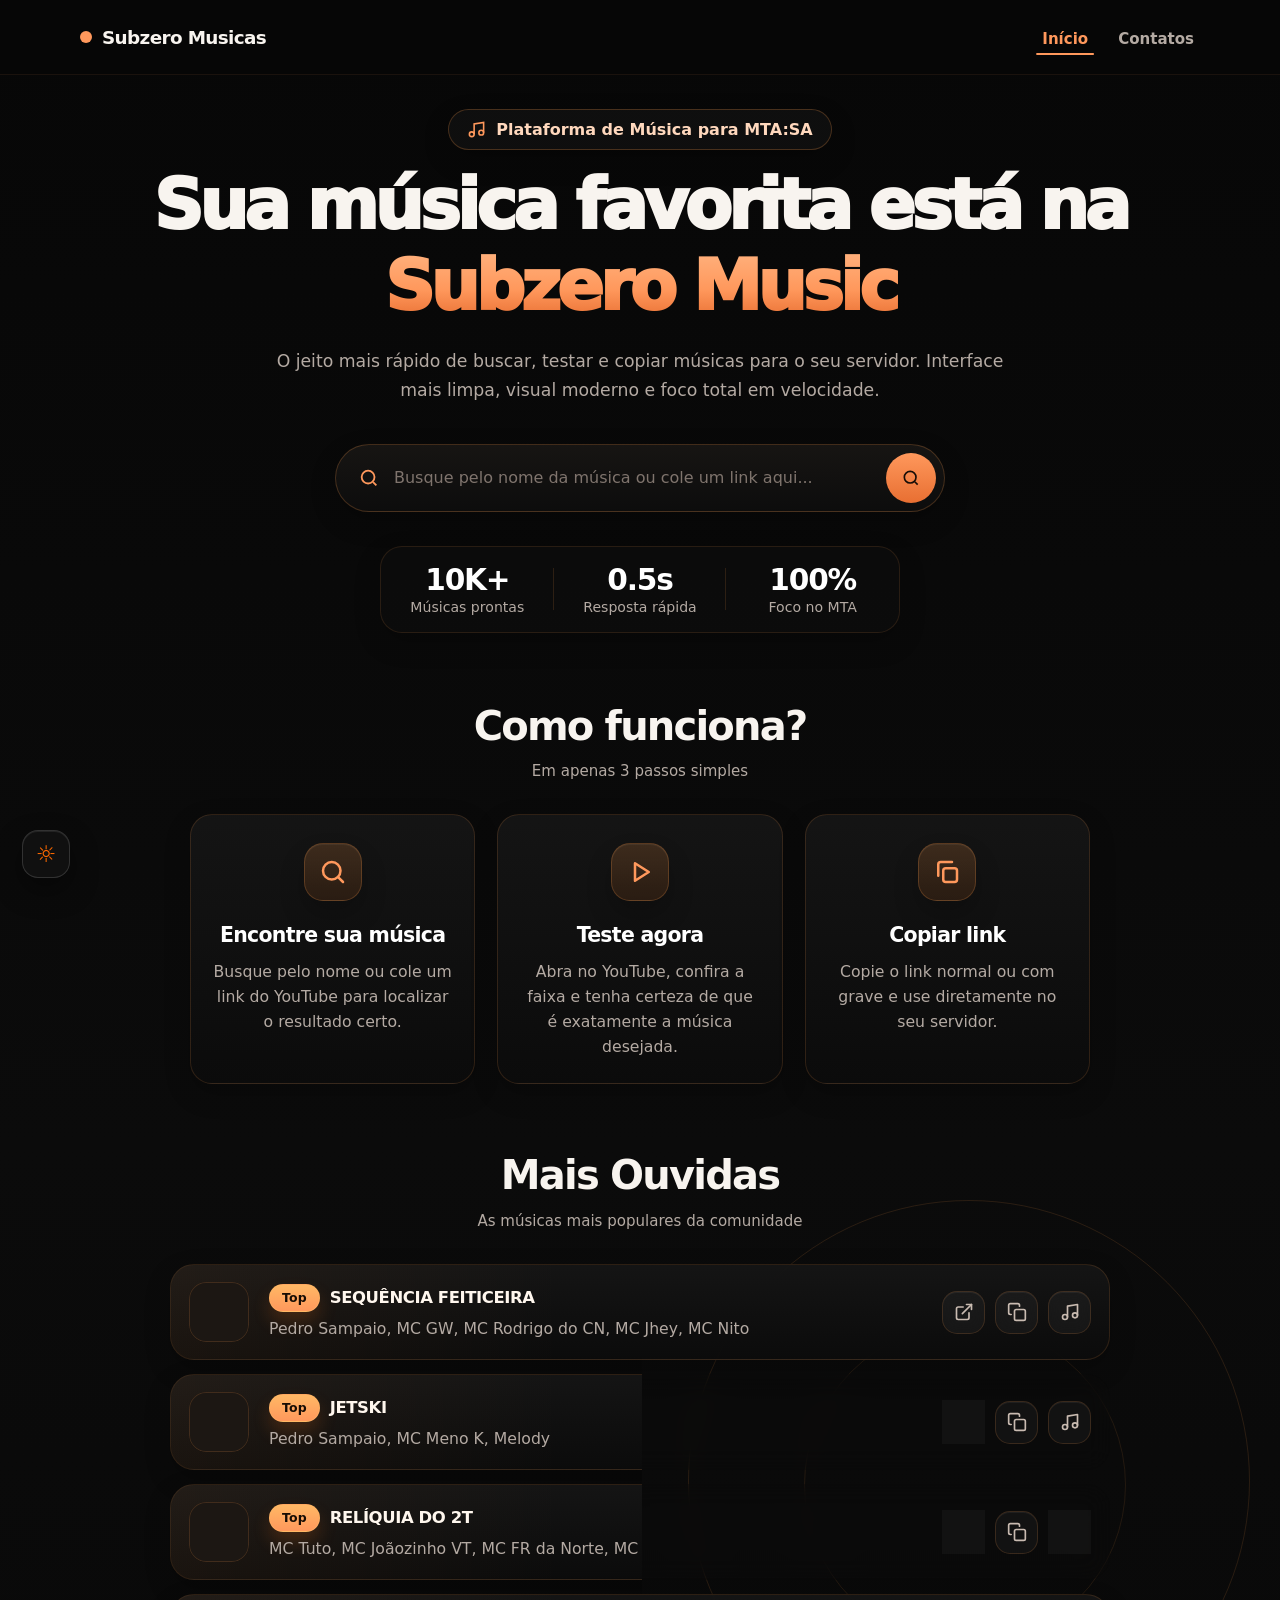
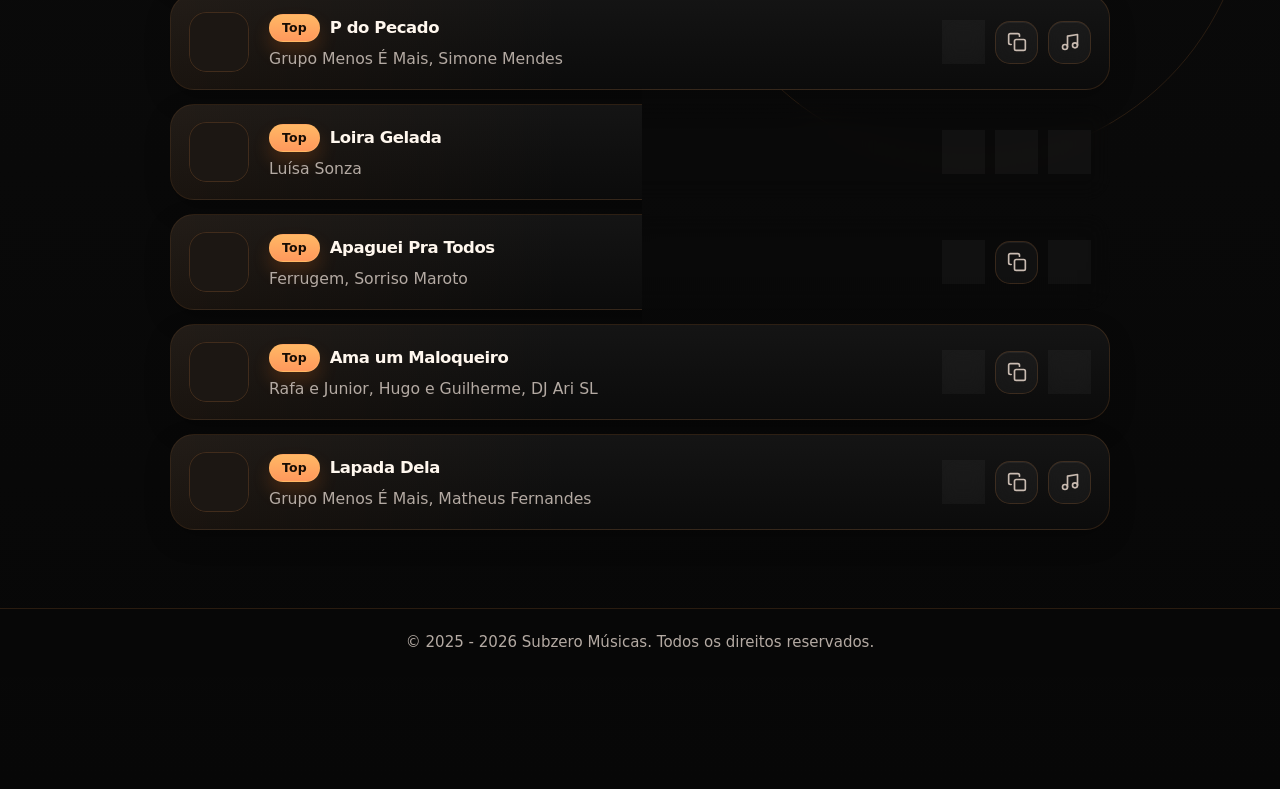
==== index.html @ 05d81fd8 "Update index.html" ====
<!DOCTYPE html>
<html lang="pt-BR">
<head>
  <meta charset="UTF-8" />
  <meta name="viewport" content="width=device-width, initial-scale=1.0" />
  <title>Subzero Music - Músicas para MTA:SA</title>

  <link rel="icon" href="https://imgur.com/oHpysQm.png" type="image/png">
  <link rel="stylesheet" href="css/main.css">
  <script src="js/app.js" defer></script>
</head>
<body>
  <div class="site-bg" aria-hidden="true">
    <span class="bg-orb orb-1"></span>
    <span class="bg-orb orb-2"></span>
    <span class="bg-orb orb-3"></span>
  </div>

  <header class="header">
    <div class="container header-inner">
      <a class="brand" href="#inicio" aria-label="Subzero Music">
        <span>Subzero Musicas</span>
      </a>

      <div class="header-actions">
        <nav class="nav" aria-label="Navegação principal">
          <a class="nav-link active" href="#inicio" data-page="home">Início</a>
          <a class="nav-link" href="#contatos" data-page="contacts">Contatos</a>
        </nav>
      </div>
    </div>
  </header>

  <!-- Botão de tema fora do header: flutuante no canto inferior esquerdo -->
  <button id="themeToggle" class="theme-toggle" type="button" data-action="toggle-theme" aria-label="Alternar tema claro ou escuro" title="Tema claro/escuro">
    <span id="themeToggleIcon">☾</span>
  </button>

  <main>
    <div id="homePage" class="page-view page-active">
    <section class="hero" id="inicio">
      <div class="container">
        <div class="hero-badge reveal is-visible">
          <svg viewBox="0 0 24 24" fill="none" stroke="currentColor" stroke-width="2">
            <path d="M9 18V5l12-2v13"></path>
            <circle cx="6" cy="18" r="3"></circle>
            <circle cx="18" cy="16" r="3"></circle>
          </svg>
          <span>Plataforma de Música para MTA:SA</span>
        </div>

        <h1 class="reveal is-visible">Sua música favorita está na <span>Subzero Music</span></h1>
        <p class="reveal is-visible">
          O jeito mais rápido de buscar, testar e copiar músicas para o seu servidor.
          Interface mais limpa, visual moderno e foco total em velocidade.
        </p>

        <div class="search-wrap reveal is-visible">
          <div class="search-box">
            <svg class="search-icon" viewBox="0 0 24 24" fill="none" stroke="currentColor" stroke-width="2">
              <circle cx="11" cy="11" r="7"></circle>
              <path d="m20 20-3.5-3.5"></path>
            </svg>
            <input id="query" class="search-input" placeholder="Busque pelo nome da música ou cole um link aqui..." />
            <button class="search-submit" data-action="search" aria-label="Pesquisar">
              <svg viewBox="0 0 24 24" fill="none" stroke="currentColor" stroke-width="2" width="22" height="22">
                <circle cx="11" cy="11" r="7"></circle>
                <path d="m20 20-3.5-3.5"></path>
              </svg>
            </button>
          </div>
        </div>

        <div class="hero-stats reveal is-visible">
          <div class="hero-stat">
            <strong>10K+</strong>
            <span>Músicas prontas</span>
          </div>
          <div class="hero-stat">
            <strong>0.5s</strong>
            <span>Resposta rápida</span>
          </div>
          <div class="hero-stat">
            <strong>100%</strong>
            <span>Foco no MTA</span>
          </div>
        </div>
      </div>
    
</section>

    <section class="how-it-works" id="como-funciona">
      <div class="container">
        <div class="section-head reveal">
          <h2>Como funciona?</h2>
          <p>Em apenas 3 passos simples</p>
        </div>

        <div class="steps-grid">
          <article class="step-card reveal">
            <div class="step-icon">
              <svg viewBox="0 0 24 24" stroke-width="2">
                <circle cx="11" cy="11" r="7"></circle>
                <path d="m20 20-3.5-3.5"></path>
              </svg>
            </div>
            <h3>Encontre sua música</h3>
            <p>Busque pelo nome ou cole um link do YouTube para localizar o resultado certo.</p>
          </article>

          <article class="step-card reveal">
            <div class="step-icon">
              <svg viewBox="0 0 24 24" stroke-width="2">
                <path d="m8 5 11 7-11 7z"></path>
              </svg>
            </div>
            <h3>Teste agora</h3>
            <p>Abra no YouTube, confira a faixa e tenha certeza de que é exatamente a música desejada.</p>
          </article>

          <article class="step-card reveal">
            <div class="step-icon">
              <svg viewBox="0 0 24 24" stroke-width="2">
                <rect x="9" y="9" width="11" height="11" rx="2"></rect>
                <path d="M5 15V6a2 2 0 0 1 2-2h9"></path>
              </svg>
            </div>
            <h3>Copiar link</h3>
            <p>Copie o link normal ou com grave e use diretamente no seu servidor.</p>
          </article>
        </div>
      </div>
    </section>

    <section class="music-section" id="musicas">
      <div class="container">
        <div id="maisOuvidasHead" class="section-head reveal">
          <h2 id="sectionTitle">Mais Ouvidas</h2>
          <p id="sectionSubtitle">As músicas mais populares da comunidade</p>
        </div>

        <div id="resultsFeedback" class="results-feedback" aria-live="polite">
          <div class="feedback-inner">
            <h2 id="feedbackTitle" class="feedback-title">Buscando<span>...</span></h2>
            <div class="feedback-spinner" aria-hidden="true"></div>
            <div id="feedbackText" class="feedback-text">Buscando músicas...</div>
          </div>
        </div>

        <div id="lista" class="music-list"></div>
        <div id="emptyState" class="empty hidden">Nenhuma música encontrada.</div>
      </div>
    </section>

    </div>

    <section id="contactPage" class="contacts-page page-view" aria-labelledby="contactsTitle">
      <div class="container">
        <div class="contacts-hero reveal is-visible">
          <div class="hero-badge">
            <svg viewBox="0 0 24 24" fill="none" stroke="currentColor" stroke-width="2"><path d="M21 15a4 4 0 0 1-4 4H8l-5 3V7a4 4 0 0 1 4-4h10a4 4 0 0 1 4 4z"></path></svg>
            <span>Central de Contatos</span>
          </div>
          <h1 id="contactsTitle">Fale com a gente</h1>
          <p>Pix e canais oficiais em uma área separada das músicas, limpa e organizada.</p>
        </div>


        <div class="contacts-pix-block">
          <div class="section-mini-head">
            <span>Pix</span>
            <h2>Apoie o projeto</h2>
            <p>Apoie a Subzero Music e ajude o projeto a continuar evoluindo.</p>
          </div>
        <div class="pix-panel">
          <div class="pix-info">
            <span class="pix-label">Chave Pix</span>
            <strong id="pixKeyText">carregando...</strong>
            <small id="pixOwnerText">Subzero Music</small>
          </div>
          <button class="pix-copy" data-action="copy-pix">
            <svg viewBox="0 0 24 24" fill="none" stroke="currentColor" stroke-width="2"><rect x="9" y="9" width="13" height="13" rx="2"></rect><path d="M5 15H4a2 2 0 0 1-2-2V4a2 2 0 0 1 2-2h9a2 2 0 0 1 2 2v1"></path></svg>
            Copiar chave
          </button>
        </div>

        <div class="support-info">
          <div class="info-box">
            <h3>Apoie o Projeto</h3>
            <p>
              Para ajudar no crescimento do projeto e manter atualizações constantes,
              pedimos uma ajuda financeira. Toda contribuição será utilizada para melhorias,
              novos sistemas e uma experiência cada vez melhor para todos.
            </p>
          </div>

          <div class="info-box">
            <h3>Contribuição</h3>
            <p>
              Seu apoio faz toda a diferença! Com a sua ajuda conseguimos manter o projeto ativo,
              trazer novidades e evoluir cada vez mais a plataforma.
            </p>
          </div>

          <div class="info-box">
            <h3>Suporte</h3>
            <p>
              Para qualquer dúvida ou suporte, entre em contato através de qualquer um dos links abaixo.
            </p>
          </div>
        </div>

        <div class="contacts-grid">
          <a class="contact-card" href="https://discord.gg/" target="_blank" rel="noopener">
            <div class="contact-icon"><svg viewBox="0 0 24 24" fill="none" stroke="currentColor" stroke-width="2"><path d="M8 12h.01M16 12h.01"></path><path d="M7.5 17.5c3 1 6 1 9 0"></path><path d="M6.5 6.5C8.8 5.6 10.8 5.2 12 5.2s3.2.4 5.5 1.3c1.2 2.2 1.8 5.4 1.6 9.5-1.6 1.2-3.2 2-4.8 2.4l-.8-1.6"></path><path d="M10.5 16.8l-.8 1.6c-1.6-.4-3.2-1.2-4.8-2.4-.2-4.1.4-7.3 1.6-9.5"></path></svg></div>
            <div class="contact-content"><h3>Discord</h3><p>Entre no servidor oficial, abra ticket e fale com a comunidade.</p><span>Entrar <strong>→</strong></span></div>
          </a>
          <a class="contact-card" href="https://www.instagram.com/" target="_blank" rel="noopener">
            <div class="contact-icon"><svg viewBox="0 0 24 24" fill="none" stroke="currentColor" stroke-width="2"><rect x="3" y="3" width="18" height="18" rx="5"></rect><circle cx="12" cy="12" r="4"></circle><circle cx="17.5" cy="6.5" r=".8"></circle></svg></div>
            <div class="contact-content"><h3>Instagram</h3><p>Veja posts, novidades, eventos e avisos importantes.</p><span>Seguir <strong>→</strong></span></div>
          </a>
          <a class="contact-card" href="https://www.tiktok.com/" target="_blank" rel="noopener">
            <div class="contact-icon"><svg viewBox="0 0 24 24" fill="currentColor"><path d="M17.6 6.25a6.2 6.2 0 0 0 3.65 1.17v3.55a9.76 9.76 0 0 1-3.64-.7v5.35a6.03 6.03 0 1 1-6.03-6.03c.43 0 .85.05 1.25.13v3.7a2.47 2.47 0 1 0 1.18 2.1V2.75h3.6c.08.76.33 2.2 1.99 3.5Z"></path></svg></div>
            <div class="contact-content"><h3>TikTok</h3><p>Acompanhe vídeos, trends e os melhores momentos da comunidade.</p><span>Seguir <strong>→</strong></span></div>
          </a>
          <a class="contact-card" href="https://www.youtube.com/" target="_blank" rel="noopener">
            <div class="contact-icon"><svg viewBox="0 0 24 24" fill="none" stroke="currentColor" stroke-width="2"><path d="M22 12s0-4-1-5c-.6-.7-1.3-.8-2-.9C16.2 5.8 12 5.8 12 5.8s-4.2 0-7 .3c-.7.1-1.4.2-2 .9-1 1-1 5-1 5s0 4 1 5c.6.7 1.3.8 2 .9 2.8.3 7 .3 7 .3s4.2 0 7-.3c.7-.1 1.4-.2 2-.9 1-1 1-5 1-5z"></path><path d="m10 9 5 3-5 3z"></path></svg></div>
            <div class="contact-content"><h3>YouTube</h3><p>Tutoriais, demonstrações e conteúdos da Subzero Music.</p><span>Inscrever-se <strong>→</strong></span></div>
          </a>
        </div>

        <div class="contacts-note"><strong>Suporte:</strong> qualquer dúvida, chame em qualquer um dos links acima.</div>
      </div>
    </section>


  </main>

  <footer class="site-footer">
    <p>© 2025 - 2026 Subzero Músicas. Todos os direitos reservados.</p>
  </footer>



  <div id="musicPlayer" class="music-player" aria-live="polite">
    <div class="player-shell">
      <button class="player-cover-btn" data-action="toggle-player" aria-label="Tocar ou pausar música">
        <img id="playerCover" src="https://via.placeholder.com/72x72/14100d/ff8a1f?text=%E2%99%AA" alt="Capa da música atual">
        <span id="playerPlayIcon" class="player-play-icon">▶</span>
      </button>

      <div class="player-main">
        <div class="player-text">
          <strong id="playerTitle">Nenhuma música tocando</strong>
          <span id="playerArtist">Clique na capa de uma música para tocar no site</span>
        </div>
        <div class="player-progress-wrap">
          <span id="playerCurrent">0:00</span>
          <input id="playerProgress" class="player-progress" type="range" min="0" max="100" value="0" step="0.1" aria-label="Progresso da música">
          <span id="playerDuration">0:00</span>
        </div>
      </div>

      <div class="player-actions">
        <label class="player-volume" title="Volume">
          <span>Vol</span>
          <input id="playerVolume" type="range" min="0" max="1" value="0.75" step="0.01" aria-label="Volume da música">
        </label>
        <button class="player-btn" data-action="stop-player" title="Parar música" aria-label="Parar música">■</button>
        <button class="player-btn player-btn-primary" data-action="toggle-player" title="Play/Pause" aria-label="Play/Pause">
          <span id="playerMainIcon">▶</span>
        </button>
      </div>
    </div>
    <audio id="siteAudio" preload="none"></audio>
  </div>

  <div id="toastWrap" class="toast-wrap"></div>
</body>
</html>
---- css/main.css ----
@import url('./base/variables.css');
@import url('./base/reset.css');
@import url('./layout/background.css');
@import url('./layout/header.css');
@import url('./pages/hero.css');
@import url('./components/sections.css');
@import url('./components/music-card.css');
@import url('./components/feedback.css');
@import url('./components/toast.css');
@import url('./components/support.css');
@import url('./layout/footer.css');
@import url('./base/scrollbar.css');
@import url('./base/animations.css');
@import url('./base/responsive.css');


/* === Ajustes finais: fundo limpo, laranja suave e menos brilho === */
:root {
  --orange: #ff985c;
  --orange-strong: #e86f32;
  --orange-soft: rgba(255, 152, 92, 0.075);
  --orange-glow: rgba(255, 152, 92, 0.08);
  --line: rgba(255, 152, 92, 0.08);
  --line-strong: rgba(255, 152, 92, 0.16);
  --shadow: 0 18px 42px rgba(0, 0, 0, 0.30);
  --shadow-soft: 0 10px 24px rgba(0, 0, 0, 0.20);
}

html { scroll-padding-top: 82px; }

body {
  background: linear-gradient(180deg, #070707 0%, #0b0b0b 48%, #070707 100%) !important;
}

body::before,
body::after,
.site-bg {
  display: none !important;
}

.header {
  box-shadow: none !important;
  border-bottom-color: rgba(255, 152, 92, .08) !important;
}

.brand::before {
  box-shadow: none !important;
  background: var(--orange) !important;
}

.nav a::after {
  box-shadow: none !important;
  background: var(--orange) !important;
}

.hero {
  padding-top: 34px !important;
}

.hero h1 span {
  text-shadow: none !important;
  background: linear-gradient(180deg, #ffb17d 0%, var(--orange) 55%, var(--orange-strong) 100%) !important;
  -webkit-background-clip: text !important;
  background-clip: text !important;
}

.hero-badge,
.search-box,
.hero-stats,
.step-card,
.music-card,
.feedback-inner,
.pix-panel,
.contact-card,
.contacts-note,
.info-box {
  box-shadow: 0 10px 26px rgba(0, 0, 0, .22) !important;
}

.search-submit {
  animation: none !important;
  box-shadow: none !important;
}

.search-submit:hover {
  box-shadow: none !important;
}

.step-card:hover,
.music-card:hover,
.contact-card:hover {
  box-shadow: 0 14px 32px rgba(0,0,0,.30) !important;
}

.contacts-page {
  padding-top: 38px !important;
}

.contacts-hero {
  margin-bottom: 26px !important;
}

.contacts-hero h1::after {
  box-shadow: none !important;
  opacity: .85;
}

.contacts-pix-block {
  margin-bottom: 24px !important;
}

.support-info {
  max-width: 900px;
  margin: 20px auto 28px;
  display: grid;
  grid-template-columns: repeat(3, minmax(0, 1fr));
  gap: 16px;
}

.info-box {
  background: rgba(16, 16, 16, .82);
  border: 1px solid rgba(255, 152, 92, .10);
  border-radius: 20px;
  padding: 20px;
}

.info-box h3 {
  margin: 0 0 8px;
  color: var(--orange);
  letter-spacing: -.02em;
}

.info-box p {
  margin: 0;
  color: var(--muted);
  line-height: 1.6;
  font-size: .94rem;
}

.contacts-note {
  background: rgba(255, 152, 92, .05) !important;
  border-color: rgba(255, 152, 92, .10) !important;
}

@media (max-width: 820px) {
  .support-info {
    grid-template-columns: 1fr;
  }

  .hero {
    padding-top: 28px !important;
  }
}


/* === Player interno do site === */
body { padding-bottom: 112px; }

.music-cover-btn {
  width: 60px;
  height: 60px;
  border: 0;
  padding: 0;
  border-radius: 17px;
  background: transparent;
  position: relative;
  z-index: 1;
  cursor: pointer;
  overflow: hidden;
  flex: 0 0 auto;
}
.music-cover-btn .music-cover { display: block; transition: transform .2s ease, filter .2s ease; }
.music-cover-play {
  position: absolute;
  inset: 0;
  display: grid;
  place-items: center;
  color: #fff6ef;
  background: rgba(0, 0, 0, .42);
  opacity: 0;
  transition: opacity .18s ease;
}
.music-cover-play svg { width: 24px; height: 24px; }
.music-cover-btn:hover .music-cover { transform: scale(1.05); filter: brightness(.75); }
.music-cover-btn:hover .music-cover-play { opacity: 1; }

.music-player {
  position: fixed;
  left: 50%;
  bottom: 18px;
  width: min(980px, calc(100% - 28px));
  transform: translateX(-50%) translateY(18px);
  z-index: 80;
  opacity: 0;
  pointer-events: none;
  transition: opacity .22s ease, transform .22s ease;
}
.music-player.player-visible { opacity: 1; pointer-events: auto; transform: translateX(-50%) translateY(0); }
.player-shell {
  display: grid;
  grid-template-columns: 64px 1fr auto;
  align-items: center;
  gap: 16px;
  padding: 12px 14px;
  border-radius: 24px;
  background: rgba(12, 12, 12, .94);
  border: 1px solid rgba(255, 152, 92, .14);
  box-shadow: 0 16px 38px rgba(0,0,0,.42);
  backdrop-filter: blur(16px);
  -webkit-backdrop-filter: blur(16px);
}
.player-cover-btn {
  width: 58px;
  height: 58px;
  border: 0;
  border-radius: 18px;
  padding: 0;
  cursor: pointer;
  overflow: hidden;
  position: relative;
  background: #14100d;
}
.player-cover-btn img { width: 100%; height: 100%; object-fit: cover; display: block; }
.player-play-icon {
  position: absolute;
  inset: 0;
  display: grid;
  place-items: center;
  background: rgba(0,0,0,.38);
  color: #fff6ef;
  font-size: 1rem;
  font-weight: 900;
}
.player-main { min-width: 0; display: grid; gap: 8px; }
.player-text { min-width: 0; display: grid; gap: 2px; }
.player-text strong { color: #fff7ef; font-size: .98rem; white-space: nowrap; overflow: hidden; text-overflow: ellipsis; }
.player-text span { color: var(--muted); font-size: .86rem; white-space: nowrap; overflow: hidden; text-overflow: ellipsis; }
.player-progress-wrap {
  display: grid;
  grid-template-columns: 42px 1fr 42px;
  align-items: center;
  gap: 10px;
  color: #9f938c;
  font-size: .78rem;
}
.player-progress { width: 100%; height: 5px; accent-color: var(--orange); cursor: pointer; }
.player-actions { display: flex; align-items: center; gap: 10px; }
.player-btn {
  width: 42px;
  height: 42px;
  border-radius: 15px;
  border: 1px solid rgba(255, 152, 92, .14);
  background: rgba(255,255,255,.04);
  color: #d8cbc2;
  cursor: pointer;
  transition: .18s ease;
}
.player-btn:hover { color: var(--orange); border-color: rgba(255, 152, 92, .28); background: rgba(255, 152, 92, .07); }
.player-btn-primary { color: #130b06; background: var(--orange); border-color: transparent; font-weight: 900; }
.player-btn-primary:hover { color: #130b06; background: #ffad79; }

@media (max-width: 720px) {
  body { padding-bottom: 142px; }
  .player-shell { grid-template-columns: 54px 1fr; gap: 12px; border-radius: 20px; }
  .player-cover-btn { width: 52px; height: 52px; }
  .player-actions { grid-column: 1 / -1; justify-content: center; }
  .player-progress-wrap { grid-template-columns: 36px 1fr 36px; }
}

/* === Upgrade leve: hover play, volume e tema claro/escuro === */
.header-actions {
  display: flex;
  align-items: center;
  gap: 14px;
}

.theme-toggle {
  width: 38px;
  height: 38px;
  border-radius: 14px;
  border: 1px solid rgba(255, 152, 92, .12);
  background: rgba(255, 255, 255, .035);
  color: var(--text);
  cursor: pointer;
  font-weight: 900;
  transition: background .16s ease, border-color .16s ease, transform .16s ease;
}

.theme-toggle:hover {
  transform: translateY(-1px);
  border-color: rgba(255, 152, 92, .25);
  background: rgba(255, 152, 92, .08);
}

.music-cover-play {
  background: rgba(0, 0, 0, .34) !important;
}

.youtube-play {
  width: 34px;
  height: 24px;
  border-radius: 8px;
  background: rgba(255, 40, 40, .92);
  display: grid;
  place-items: center;
  box-shadow: none;
  transform: scale(.92);
  transition: transform .14s ease, opacity .14s ease;
}

.youtube-play svg {
  width: 15px !important;
  height: 15px !important;
  margin-left: 1px;
}

.music-cover-btn:hover .youtube-play {
  transform: scale(1);
}

.player-volume {
  display: flex;
  align-items: center;
  gap: 8px;
  color: var(--muted);
  font-size: .78rem;
  font-weight: 800;
  padding: 0 6px;
}

.player-volume input {
  width: 96px;
  height: 5px;
  accent-color: var(--orange);
  cursor: pointer;
}

/* animações mais simples e leves */
.reveal,
.music-card,
.step-card,
.contact-card,
.info-box {
  will-change: auto !important;
}

.music-cover-btn .music-cover,
.music-cover-play,
.player-btn,
.theme-toggle,
.nav a::after {
  transition-duration: .14s !important;
}

/* Tema claro opcional */
html[data-theme="light"] {
  --bg: #f4f1ed;
  --bg-2: #ffffff;
  --surface: rgba(255, 255, 255, .92);
  --surface-2: rgba(248, 245, 241, .94);
  --card: rgba(255, 255, 255, .92);
  --card-hover: rgba(255, 255, 255, .98);
  --text: #15110e;
  --muted: #655b54;
  --muted-2: #8a7e75;
  --line: rgba(196, 102, 45, .12);
  --line-strong: rgba(196, 102, 45, .22);
  --shadow: 0 18px 34px rgba(62, 45, 35, .12);
  --shadow-soft: 0 10px 20px rgba(62, 45, 35, .10);
}

html[data-theme="light"] body {
  background: linear-gradient(180deg, #f4f1ed 0%, #fffaf5 48%, #f3eee8 100%) !important;
  color: var(--text);
}

html[data-theme="light"] .header,
html[data-theme="light"] .player-shell {
  background: rgba(255, 255, 255, .88) !important;
  border-color: rgba(196, 102, 45, .14) !important;
}

html[data-theme="light"] .music-card,
html[data-theme="light"] .step-card,
html[data-theme="light"] .search-box,
html[data-theme="light"] .hero-stats,
html[data-theme="light"] .pix-panel,
html[data-theme="light"] .contact-card,
html[data-theme="light"] .info-box,
html[data-theme="light"] .feedback-inner {
  background: rgba(255,255,255,.82) !important;
  border-color: rgba(196, 102, 45, .12) !important;
  box-shadow: var(--shadow-soft) !important;
}

html[data-theme="light"] .player-text strong,
html[data-theme="light"] .brand,
html[data-theme="light"] .music-title {
  color: var(--text) !important;
}

html[data-theme="light"] .search-input {
  color: var(--text) !important;
}

@media (max-width: 720px) {
  .header-actions { gap: 8px; }
  .theme-toggle { width: 36px; height: 36px; border-radius: 12px; }
  .player-volume { width: 100%; justify-content: center; }
  .player-volume input { width: min(180px, 48vw); }
}

/* === Ajustes solicitados: toggle fixo, tema branco/laranja e capa com play/pause === */
.theme-toggle {
  position: fixed !important;
  left: 16px !important;
  bottom: 16px !important;
  z-index: 120 !important;
  width: 46px !important;
  height: 46px !important;
  border-radius: 16px !important;
  display: grid !important;
  place-items: center !important;
  background: rgba(18, 18, 18, .82) !important;
  border: 1px solid rgba(255, 152, 92, .22) !important;
  color: var(--orange) !important;
  box-shadow: 0 14px 34px rgba(0,0,0,.34), inset 0 1px 0 rgba(255,255,255,.06) !important;
  backdrop-filter: blur(16px) !important;
  -webkit-backdrop-filter: blur(16px) !important;
}

.theme-toggle:hover {
  transform: translateY(-2px) scale(1.03) !important;
  background: rgba(255, 152, 92, .12) !important;
  border-color: rgba(255, 152, 92, .42) !important;
}

.header-actions { padding-right: 0; }

.music-cover-play {
  background: linear-gradient(180deg, rgba(0,0,0,.12), rgba(0,0,0,.58)) !important;
}

.youtube-play {
  width: 38px !important;
  height: 38px !important;
  border-radius: 50% !important;
  background: rgba(255, 152, 92, .95) !important;
  color: #140b05 !important;
  box-shadow: 0 12px 26px rgba(0,0,0,.32) !important;
}

.music-cover-btn.is-current-playing .music-cover-play,
.music-cover-btn:hover .music-cover-play {
  opacity: 1 !important;
}

.music-cover-btn.is-current-playing .music-cover {
  filter: brightness(.74) !important;
}

html[data-theme="light"] {
  --bg: #ffffff;
  --bg-2: #fff8f1;
  --surface: rgba(255,255,255,.96);
  --surface-2: rgba(255,248,241,.96);
  --card: rgba(255,255,255,.94);
  --card-hover: #ffffff;
  --text: #111111;
  --muted: #36302b;
  --muted-2: #6d625a;
  --orange: #ff7a1a;
  --orange-strong: #e85f00;
  --orange-soft: rgba(255,122,26,.10);
  --orange-glow: rgba(255,122,26,.16);
  --line: rgba(255,122,26,.16);
  --line-strong: rgba(255,122,26,.28);
  --shadow: 0 18px 42px rgba(125, 74, 31, .12);
  --shadow-soft: 0 10px 24px rgba(125, 74, 31, .10);
}

html[data-theme="light"] body {
  background: linear-gradient(180deg, #ffffff 0%, #fff7ef 52%, #ffffff 100%) !important;
  color: #111 !important;
}

html[data-theme="light"] .header {
  background: rgba(255,255,255,.86) !important;
  border-bottom-color: rgba(255,122,26,.16) !important;
}

html[data-theme="light"] .theme-toggle {
  background: rgba(255,255,255,.94) !important;
  color: var(--orange-strong) !important;
  border-color: rgba(255,122,26,.30) !important;
  box-shadow: 0 14px 32px rgba(125, 74, 31, .16), inset 0 1px 0 rgba(255,255,255,.9) !important;
}

html[data-theme="light"] .hero-badge,
html[data-theme="light"] .search-box,
html[data-theme="light"] .hero-stats,
html[data-theme="light"] .step-card,
html[data-theme="light"] .music-card,
html[data-theme="light"] .feedback-inner,
html[data-theme="light"] .pix-panel,
html[data-theme="light"] .contact-card,
html[data-theme="light"] .contacts-note,
html[data-theme="light"] .info-box,
html[data-theme="light"] .player-shell {
  background: rgba(255,255,255,.94) !important;
  border-color: rgba(255,122,26,.18) !important;
  box-shadow: var(--shadow-soft) !important;
}

html[data-theme="light"] .music-card:hover,
html[data-theme="light"] .step-card:hover,
html[data-theme="light"] .contact-card:hover {
  background: #fff !important;
  border-color: rgba(255,122,26,.36) !important;
  box-shadow: 0 16px 34px rgba(125, 74, 31, .14) !important;
}

html[data-theme="light"] .brand,
html[data-theme="light"] h1,
html[data-theme="light"] h2,
html[data-theme="light"] h3,
html[data-theme="light"] p,
html[data-theme="light"] .music-title,
html[data-theme="light"] .player-text strong,
html[data-theme="light"] .contacts-hero h1,
html[data-theme="light"] .contact-content h3,
html[data-theme="light"] .hero-stat strong,
html[data-theme="light"] .feedback-title,
html[data-theme="light"] .pix-info strong,
html[data-theme="light"] .search-input {
  color: #111 !important;
}

html[data-theme="light"] .nav a,
html[data-theme="light"] .hero p,
html[data-theme="light"] .section-head p,
html[data-theme="light"] .music-artist,
html[data-theme="light"] .player-text span,
html[data-theme="light"] .player-progress-wrap,
html[data-theme="light"] .contact-content p,
html[data-theme="light"] .info-box p,
html[data-theme="light"] .contacts-note,
html[data-theme="light"] .feedback-text {
  color: #36302b !important;
}

html[data-theme="light"] .nav a:hover,
html[data-theme="light"] .nav a.active,
html[data-theme="light"] .info-box h3,
html[data-theme="light"] .pix-label,
html[data-theme="light"] .contact-content span,
html[data-theme="light"] .icon-btn:hover,
html[data-theme="light"] .player-btn:hover {
  color: var(--orange-strong) !important;
}

html[data-theme="light"] .icon-btn,
html[data-theme="light"] .player-btn {
  background: rgba(255,122,26,.06) !important;
  border-color: rgba(255,122,26,.18) !important;
  color: #2d2620 !important;
}

html[data-theme="light"] .music-card::before {
  background: linear-gradient(90deg, rgba(255,122,26,.10) 0%, rgba(255,122,26,0) 45%) !important;
}

html[data-theme="light"] .player-btn-primary,
html[data-theme="light"] .search-submit,
html[data-theme="light"] .music-badge {
  background: linear-gradient(180deg, #ff9b4d 0%, var(--orange) 100%) !important;
  color: #111 !important;
}

html[data-theme="light"] .music-cover,
html[data-theme="light"] .player-cover-btn img {
  border-color: rgba(255,122,26,.20) !important;
}

@media (max-width: 720px) {
  .theme-toggle {
    left: 12px !important;
    bottom: 12px !important;
    width: 42px !important;
    height: 42px !important;
    border-radius: 14px !important;
  }
}

/* =========================================================
   CORREÇÃO FINAL - MODO BRANCO REAL + BOTÃO FLUTUANTE
   ========================================================= */
#themeToggle.theme-toggle,.theme-toggle{position:fixed!important;left:24px!important;right:auto!important;bottom:24px!important;z-index:9999!important;width:46px!important;height:46px!important;min-width:46px!important;min-height:46px!important;padding:0!important;margin:0!important;border-radius:50%!important;display:grid!important;place-items:center!important;cursor:pointer!important;background:rgba(28,28,28,.86)!important;border:1px solid rgba(255,255,255,.13)!important;color:#fff!important;box-shadow:0 10px 24px rgba(0,0,0,.34),inset 0 1px 0 rgba(255,255,255,.08)!important;backdrop-filter:blur(14px)!important;-webkit-backdrop-filter:blur(14px)!important;transition:transform .15s ease,background .15s ease,border-color .15s ease,color .15s ease!important}#themeToggle.theme-toggle:hover,.theme-toggle:hover{transform:translateY(-2px)!important;background:rgba(255,106,0,.94)!important;border-color:#ff6a00!important;color:#fff!important}#themeToggleIcon{display:block!important;font-size:21px!important;line-height:1!important;color:inherit!important}
html[data-theme="light"]{color-scheme:light!important;--bg:#fff!important;--bg-2:#fff!important;--surface:#fff!important;--surface-2:#fff!important;--card:#fff!important;--card-hover:#fff!important;--text:#000!important;--muted:#1d1d1d!important;--muted-2:#383838!important;--orange:#ff6a00!important;--orange-strong:#ff3d00!important;--orange-soft:rgba(255,106,0,.10)!important;--orange-glow:rgba(255,106,0,.22)!important;--line:rgba(255,106,0,.24)!important;--line-strong:rgba(255,106,0,.48)!important;--shadow:0 14px 30px rgba(0,0,0,.07)!important;--shadow-soft:0 8px 20px rgba(0,0,0,.06)!important}
html[data-theme="light"],html[data-theme="light"] body,html[data-theme="light"] main,html[data-theme="light"] section,html[data-theme="light"] .page-view,html[data-theme="light"] .contacts-page,html[data-theme="light"] .music-section,html[data-theme="light"] .how-it-works,html[data-theme="light"] footer{background:#fff!important;background-color:#fff!important;background-image:none!important;color:#000!important}
html[data-theme="light"] body::before,html[data-theme="light"] body::after,html[data-theme="light"] .site-bg,html[data-theme="light"] .bg-orb,html[data-theme="light"] .orb-1,html[data-theme="light"] .orb-2,html[data-theme="light"] .orb-3{display:none!important;opacity:0!important;visibility:hidden!important}
html[data-theme="light"] .header,html[data-theme="light"] .hero-badge,html[data-theme="light"] .search-box,html[data-theme="light"] .hero-stats,html[data-theme="light"] .step-card,html[data-theme="light"] .music-card,html[data-theme="light"] .feedback-inner,html[data-theme="light"] .pix-panel,html[data-theme="light"] .pix-help>div,html[data-theme="light"] .support-info,html[data-theme="light"] .info-box,html[data-theme="light"] .contact-card,html[data-theme="light"] .contacts-note,html[data-theme="light"] .player-shell,html[data-theme="light"] .player-progress-wrap,html[data-theme="light"] .empty,html[data-theme="light"] input,html[data-theme="light"] textarea,html[data-theme="light"] select{background:#fff!important;background-color:#fff!important;background-image:none!important;color:#000!important;border-color:rgba(255,106,0,.34)!important;box-shadow:var(--shadow-soft)!important}
html[data-theme="light"] body,html[data-theme="light"] h1,html[data-theme="light"] h2,html[data-theme="light"] h3,html[data-theme="light"] h4,html[data-theme="light"] h5,html[data-theme="light"] h6,html[data-theme="light"] p,html[data-theme="light"] span,html[data-theme="light"] small,html[data-theme="light"] strong,html[data-theme="light"] label,html[data-theme="light"] li,html[data-theme="light"] a,html[data-theme="light"] button,html[data-theme="light"] .brand,html[data-theme="light"] .nav a,html[data-theme="light"] .hero p,html[data-theme="light"] .section-head p,html[data-theme="light"] .music-title,html[data-theme="light"] .music-artist,html[data-theme="light"] .player-text strong,html[data-theme="light"] .player-text span,html[data-theme="light"] .player-progress-wrap,html[data-theme="light"] .feedback-title,html[data-theme="light"] .feedback-text,html[data-theme="light"] .contact-content h3,html[data-theme="light"] .contact-content p,html[data-theme="light"] .info-box p,html[data-theme="light"] .pix-info strong,html[data-theme="light"] .pix-info small,html[data-theme="light"] .search-input{color:#000!important}
html[data-theme="light"] .brand span,html[data-theme="light"] .nav a:hover,html[data-theme="light"] .nav a.active,html[data-theme="light"] .hero h1 span,html[data-theme="light"] .hero-badge,html[data-theme="light"] .hero-badge span,html[data-theme="light"] .section-mini-head span,html[data-theme="light"] .pix-label,html[data-theme="light"] .info-box h3,html[data-theme="light"] .contact-content span,html[data-theme="light"] .step-icon,html[data-theme="light"] .search-icon,html[data-theme="light"] .icon-btn:hover,html[data-theme="light"] .player-btn:hover{color:#ff4d00!important;-webkit-text-fill-color:#ff4d00!important}
html[data-theme="light"] .hero h1 span,html[data-theme="light"] .contacts-hero h1,html[data-theme="light"] .section-head h2{background:none!important;text-shadow:none!important}
html[data-theme="light"] .search-submit,html[data-theme="light"] .player-btn-primary,html[data-theme="light"] .music-badge,html[data-theme="light"] .pix-copy,html[data-theme="light"] .youtube-play{background:#ff6a00!important;background-color:#ff6a00!important;background-image:none!important;border-color:#ff6a00!important;color:#fff!important;-webkit-text-fill-color:#fff!important;box-shadow:0 10px 22px rgba(255,106,0,.26)!important}
html[data-theme="light"] .search-submit:hover,html[data-theme="light"] .player-btn-primary:hover,html[data-theme="light"] .pix-copy:hover,html[data-theme="light"] .youtube-play:hover{background:#ff3d00!important;background-color:#ff3d00!important;border-color:#ff3d00!important;color:#fff!important;-webkit-text-fill-color:#fff!important}
html[data-theme="light"] .icon-btn,html[data-theme="light"] .player-btn,html[data-theme="light"] .music-action,html[data-theme="light"] button:not(.search-submit):not(.player-btn-primary):not(.pix-copy):not(.theme-toggle){background:#fff!important;background-color:#fff!important;background-image:none!important;border-color:rgba(255,106,0,.36)!important;color:#000!important;-webkit-text-fill-color:#000!important}
html[data-theme="light"] .music-card:hover,html[data-theme="light"] .step-card:hover,html[data-theme="light"] .contact-card:hover,html[data-theme="light"] .info-box:hover{background:#fff!important;border-color:#ff6a00!important;box-shadow:0 14px 30px rgba(255,106,0,.16)!important}
html[data-theme="light"] .nav a::after,html[data-theme="light"] .music-card::before,html[data-theme="light"] .contacts-hero h1::after{background:#ff6a00!important;background-color:#ff6a00!important;background-image:none!important;box-shadow:none!important}html[data-theme="light"] input::placeholder,html[data-theme="light"] textarea::placeholder{color:#333!important;opacity:1!important}html[data-theme="light"] svg{color:currentColor!important}
html[data-theme="light"] #themeToggle.theme-toggle,html[data-theme="light"] .theme-toggle{background:rgba(255,255,255,.92)!important;border-color:rgba(255,106,0,.55)!important;color:#ff4d00!important;-webkit-text-fill-color:#ff4d00!important;box-shadow:0 10px 24px rgba(255,106,0,.18),inset 0 1px 0 rgba(255,255,255,.8)!important}html[data-theme="light"] #themeToggle.theme-toggle:hover,html[data-theme="light"] .theme-toggle:hover{background:#ff6a00!important;border-color:#ff6a00!important;color:#fff!important;-webkit-text-fill-color:#fff!important}
@media(max-width:720px){#themeToggle.theme-toggle,.theme-toggle{left:14px!important;bottom:14px!important;width:44px!important;height:44px!important;min-width:44px!important;min-height:44px!important}}
/* ícone do botão igual referência: sol no dark, lua no white */
#themeToggleIcon{font-size:0!important;position:relative!important;width:22px!important;height:22px!important;display:block!important}
#themeToggleIcon::before{content:'☼';font-size:22px!important;line-height:22px!important;display:block!important;color:inherit!important}
html[data-theme="light"] #themeToggleIcon::before{content:'☾'}

/* =========================================================
   CORREÇÃO DEFINITIVA - WHITE LIMPO + BOTÃO NO CANTO ESQUERDO
   ========================================================= */

/* botão dark/white: flutuante, quadrado arredondado, fora do header */
#themeToggle.theme-toggle,
.theme-toggle {
  position: fixed !important;
  left: 22px !important;
  right: auto !important;
  bottom: 22px !important;
  top: auto !important;
  z-index: 99999 !important;

  width: 48px !important;
  height: 48px !important;
  min-width: 48px !important;
  min-height: 48px !important;
  padding: 0 !important;
  margin: 0 !important;

  border-radius: 16px !important;
  display: grid !important;
  place-items: center !important;

  background: rgba(18, 18, 18, .88) !important;
  border: 1px solid rgba(255, 255, 255, .12) !important;
  color: #ff6a00 !important;
  -webkit-text-fill-color: #ff6a00 !important;

  box-shadow: 0 12px 28px rgba(0,0,0,.38), inset 0 1px 0 rgba(255,255,255,.08) !important;
  backdrop-filter: blur(14px) !important;
  -webkit-backdrop-filter: blur(14px) !important;
  cursor: pointer !important;
  transition: transform .16s ease, background .16s ease, border-color .16s ease, color .16s ease !important;
}

#themeToggle.theme-toggle:hover,
.theme-toggle:hover {
  transform: translateY(-2px) !important;
  background: rgba(255, 106, 0, .14) !important;
  border-color: rgba(255, 106, 0, .55) !important;
  color: #ff6a00 !important;
  -webkit-text-fill-color: #ff6a00 !important;
}

#themeToggleIcon {
  font-size: 0 !important;
  position: relative !important;
  width: 23px !important;
  height: 23px !important;
  display: block !important;
  line-height: 23px !important;
}

#themeToggleIcon::before {
  content: '☼' !important;
  font-size: 23px !important;
  line-height: 23px !important;
  display: block !important;
  color: inherit !important;
  -webkit-text-fill-color: currentColor !important;
}

/* ===================== TEMA CLARO LIMPO ===================== */
html[data-theme="light"] {
  color-scheme: light !important;
  --bg: #ffffff !important;
  --bg-2: #ffffff !important;
  --surface: #ffffff !important;
  --surface-2: #f8f8f8 !important;
  --card: #ffffff !important;
  --card-hover: #ffffff !important;
  --text: #000000 !important;
  --muted: #232323 !important;
  --muted-2: #555555 !important;
  --orange: #ff5a00 !important;
  --orange-strong: #ff3d00 !important;
  --orange-soft: rgba(255, 90, 0, .08) !important;
  --orange-glow: rgba(255, 90, 0, .16) !important;
  --line: rgba(255, 90, 0, .18) !important;
  --line-strong: rgba(255, 90, 0, .34) !important;
  --shadow: 0 18px 42px rgba(0,0,0,.08) !important;
  --shadow-soft: 0 10px 24px rgba(0,0,0,.06) !important;
}

html[data-theme="light"],
html[data-theme="light"] body,
html[data-theme="light"] main,
html[data-theme="light"] .page-view,
html[data-theme="light"] .hero,
html[data-theme="light"] .how-it-works,
html[data-theme="light"] .music-section,
html[data-theme="light"] .contacts-page,
html[data-theme="light"] footer {
  background: #ffffff !important;
  background-color: #ffffff !important;
  color: #000000 !important;
}

html[data-theme="light"] body::before,
html[data-theme="light"] body::after,
html[data-theme="light"] .site-bg,
html[data-theme="light"] .bg-orb {
  display: none !important;
  opacity: 0 !important;
  visibility: hidden !important;
}

html[data-theme="light"] .header {
  background: rgba(255,255,255,.92) !important;
  border-bottom: 1px solid rgba(255,90,0,.16) !important;
  box-shadow: 0 8px 26px rgba(0,0,0,.04) !important;
}

html[data-theme="light"] .brand,
html[data-theme="light"] .brand span {
  color: #ff5a00 !important;
  -webkit-text-fill-color: #ff5a00 !important;
}

html[data-theme="light"] .brand::before {
  background: #ff5a00 !important;
  box-shadow: none !important;
}

html[data-theme="light"] h1,
html[data-theme="light"] h2,
html[data-theme="light"] h3,
html[data-theme="light"] h4,
html[data-theme="light"] h5,
html[data-theme="light"] h6,
html[data-theme="light"] p,
html[data-theme="light"] span,
html[data-theme="light"] small,
html[data-theme="light"] strong,
html[data-theme="light"] label,
html[data-theme="light"] li,
html[data-theme="light"] a,
html[data-theme="light"] .music-title,
html[data-theme="light"] .music-artist,
html[data-theme="light"] .section-head p,
html[data-theme="light"] .hero p,
html[data-theme="light"] .search-input,
html[data-theme="light"] .player-text strong,
html[data-theme="light"] .player-text span,
html[data-theme="light"] .feedback-title,
html[data-theme="light"] .feedback-text,
html[data-theme="light"] .contact-content h3,
html[data-theme="light"] .contact-content p,
html[data-theme="light"] .info-box p,
html[data-theme="light"] .pix-info strong,
html[data-theme="light"] .pix-info small {
  color: #000000 !important;
  -webkit-text-fill-color: #000000 !important;
}

html[data-theme="light"] .nav a {
  color: #000000 !important;
  -webkit-text-fill-color: #000000 !important;
}

html[data-theme="light"] .nav a:hover,
html[data-theme="light"] .nav a.active,
html[data-theme="light"] .hero h1 span,
html[data-theme="light"] .hero-badge,
html[data-theme="light"] .hero-badge span,
html[data-theme="light"] .section-mini-head span,
html[data-theme="light"] .pix-label,
html[data-theme="light"] .info-box h3,
html[data-theme="light"] .contact-content span,
html[data-theme="light"] .step-icon,
html[data-theme="light"] .search-icon {
  color: #ff5a00 !important;
  -webkit-text-fill-color: #ff5a00 !important;
}

html[data-theme="light"] .hero h1 span,
html[data-theme="light"] .contacts-hero h1,
html[data-theme="light"] .section-head h2 {
  background: none !important;
  background-image: none !important;
  text-shadow: none !important;
}

/* caixas/cards claros: NÃO ficam laranja */
html[data-theme="light"] .hero-badge,
html[data-theme="light"] .search-box,
html[data-theme="light"] .hero-stats,
html[data-theme="light"] .step-card,
html[data-theme="light"] .music-card,
html[data-theme="light"] .feedback-inner,
html[data-theme="light"] .pix-panel,
html[data-theme="light"] .pix-help > div,
html[data-theme="light"] .support-info,
html[data-theme="light"] .info-box,
html[data-theme="light"] .contact-card,
html[data-theme="light"] .contacts-note,
html[data-theme="light"] .player-shell,
html[data-theme="light"] .empty,
html[data-theme="light"] input,
html[data-theme="light"] textarea,
html[data-theme="light"] select {
  background: #ffffff !important;
  background-color: #ffffff !important;
  background-image: none !important;
  color: #000000 !important;
  border-color: rgba(255,90,0,.22) !important;
  box-shadow: var(--shadow-soft) !important;
}

html[data-theme="light"] .music-card {
  border: 1px solid rgba(255,90,0,.20) !important;
  box-shadow: 0 10px 24px rgba(0,0,0,.055) !important;
}

html[data-theme="light"] .music-card::before {
  background: linear-gradient(90deg, rgba(255,90,0,.045) 0%, rgba(255,90,0,0) 44%) !important;
  opacity: 1 !important;
}

html[data-theme="light"] .music-card:hover,
html[data-theme="light"] .step-card:hover,
html[data-theme="light"] .contact-card:hover,
html[data-theme="light"] .info-box:hover {
  background: #ffffff !important;
  border-color: rgba(255,90,0,.42) !important;
  box-shadow: 0 16px 34px rgba(255,90,0,.11) !important;
}

html[data-theme="light"] .music-section::before,
html[data-theme="light"] .music-section::after {
  border-color: rgba(255,90,0,.08) !important;
}

html[data-theme="light"] .music-badge,
html[data-theme="light"] .search-submit,
html[data-theme="light"] .player-btn-primary,
html[data-theme="light"] .pix-copy,
html[data-theme="light"] .youtube-play {
  background: #ff5a00 !important;
  background-color: #ff5a00 !important;
  background-image: none !important;
  border-color: #ff5a00 !important;
  color: #ffffff !important;
  -webkit-text-fill-color: #ffffff !important;
  box-shadow: 0 10px 22px rgba(255,90,0,.20) !important;
}

html[data-theme="light"] .search-submit:hover,
html[data-theme="light"] .player-btn-primary:hover,
html[data-theme="light"] .pix-copy:hover,
html[data-theme="light"] .youtube-play:hover {
  background: #ff3d00 !important;
  background-color: #ff3d00 !important;
  border-color: #ff3d00 !important;
  color: #ffffff !important;
  -webkit-text-fill-color: #ffffff !important;
}

html[data-theme="light"] .icon-btn,
html[data-theme="light"] .player-btn,
html[data-theme="light"] .music-action,
html[data-theme="light"] button:not(.search-submit):not(.player-btn-primary):not(.pix-copy):not(.theme-toggle) {
  background: #ffffff !important;
  background-color: #ffffff !important;
  background-image: none !important;
  border-color: rgba(255,90,0,.28) !important;
  color: #000000 !important;
  -webkit-text-fill-color: #000000 !important;
  box-shadow: 0 8px 18px rgba(0,0,0,.045) !important;
}

html[data-theme="light"] .icon-btn:hover,
html[data-theme="light"] .player-btn:hover,
html[data-theme="light"] .music-action:hover {
  background: #ff5a00 !important;
  border-color: #ff5a00 !important;
  color: #ffffff !important;
  -webkit-text-fill-color: #ffffff !important;
}

html[data-theme="light"] .search-input::placeholder,
html[data-theme="light"] input::placeholder,
html[data-theme="light"] textarea::placeholder {
  color: #555555 !important;
  opacity: 1 !important;
}

html[data-theme="light"] .nav a::after,
html[data-theme="light"] .contacts-hero h1::after {
  background: #ff5a00 !important;
  background-color: #ff5a00 !important;
  background-image: none !important;
  box-shadow: none !important;
}

html[data-theme="light"] #themeToggle.theme-toggle,
html[data-theme="light"] .theme-toggle {
  background: rgba(255,255,255,.94) !important;
  border-color: rgba(255,90,0,.42) !important;
  color: #ff5a00 !important;
  -webkit-text-fill-color: #ff5a00 !important;
  box-shadow: 0 12px 28px rgba(255,90,0,.16), inset 0 1px 0 rgba(255,255,255,.95) !important;
}

html[data-theme="light"] #themeToggle.theme-toggle:hover,
html[data-theme="light"] .theme-toggle:hover {
  background: #ff5a00 !important;
  border-color: #ff5a00 !important;
  color: #ffffff !important;
  -webkit-text-fill-color: #ffffff !important;
}

html[data-theme="light"] #themeToggleIcon::before {
  content: '☾' !important;
}

/* Scroll mais discreto */
::-webkit-scrollbar-thumb {
  background: #ff5a00 !important;
  border-radius: 999px !important;
}

::-webkit-scrollbar-track {
  background: rgba(0,0,0,.04) !important;
}

@media (max-width: 720px) {
  #themeToggle.theme-toggle,
  .theme-toggle {
    left: 14px !important;
    bottom: 14px !important;
    width: 46px !important;
    height: 46px !important;
    min-width: 46px !important;
    min-height: 46px !important;
    border-radius: 15px !important;
  }
}

/* =========================================================
   CORREÇÃO FINALÍSSIMA - BOTÃO FORA DO HEADER E NO RODAPÉ ESQUERDO
   ========================================================= */
.header .theme-toggle,
.header-actions .theme-toggle {
  position: fixed !important;
}

.header-actions {
  display: flex !important;
  align-items: center !important;
  justify-content: flex-end !important;
  gap: 28px !important;
}

#themeToggle.theme-toggle {
  position: fixed !important;
  left: 22px !important;
  bottom: 22px !important;
  top: auto !important;
  right: auto !important;
  z-index: 2147483647 !important;

  width: 48px !important;
  height: 48px !important;
  min-width: 48px !important;
  min-height: 48px !important;
  max-width: 48px !important;
  max-height: 48px !important;

  padding: 0 !important;
  margin: 0 !important;
  border-radius: 16px !important;
  display: grid !important;
  place-items: center !important;

  background: rgba(18, 18, 18, .88) !important;
  border: 1px solid rgba(255, 255, 255, .14) !important;
  color: #ff6a00 !important;
  -webkit-text-fill-color: #ff6a00 !important;
  box-shadow: 0 12px 28px rgba(0,0,0,.38), inset 0 1px 0 rgba(255,255,255,.08) !important;
  backdrop-filter: blur(14px) !important;
  -webkit-backdrop-filter: blur(14px) !important;
  cursor: pointer !important;
}

#themeToggle.theme-toggle:hover {
  transform: translateY(-2px) !important;
  background: rgba(255, 106, 0, .14) !important;
  border-color: rgba(255, 106, 0, .55) !important;
}

html[data-theme="light"] #themeToggle.theme-toggle {
  background: rgba(255,255,255,.94) !important;
  border-color: rgba(255,90,0,.42) !important;
  color: #ff5a00 !important;
  -webkit-text-fill-color: #ff5a00 !important;
  box-shadow: 0 12px 28px rgba(255,90,0,.16), inset 0 1px 0 rgba(255,255,255,.95) !important;
}

@media (max-width: 720px) {
  #themeToggle.theme-toggle {
    left: 14px !important;
    bottom: 14px !important;
    width: 46px !important;
    height: 46px !important;
    min-width: 46px !important;
    min-height: 46px !important;
    max-width: 46px !important;
    max-height: 46px !important;
    border-radius: 15px !important;
  }
}

/* =========================================================
   AJUSTE FINAL DO MODO BRANCO - loading, toast e botões copy
   Mantém o dark intocado e corrige somente elementos que ainda
   estavam herdando fundo preto/contraste errado no light mode.
   ========================================================= */
html[data-theme="light"] .results-feedback {
  background: #ffffff !important;
  background-color: #ffffff !important;
  background-image: none !important;
  border: 1px solid rgba(255, 90, 0, .24) !important;
  box-shadow: 0 18px 42px rgba(0, 0, 0, .07), 0 0 28px rgba(255, 90, 0, .07) !important;
  color: #000000 !important;
}

html[data-theme="light"] .results-feedback .feedback-inner {
  background: transparent !important;
  background-color: transparent !important;
  box-shadow: none !important;
  color: #000000 !important;
}

html[data-theme="light"] .feedback-title,
html[data-theme="light"] .feedback-text {
  color: #000000 !important;
  -webkit-text-fill-color: #000000 !important;
}

html[data-theme="light"] .feedback-title span,
html[data-theme="light"] .feedback-spinner {
  color: #ff5a00 !important;
  -webkit-text-fill-color: #ff5a00 !important;
}

html[data-theme="light"] .feedback-spinner {
  border-color: rgba(255, 90, 0, .18) !important;
  border-top-color: #ff5a00 !important;
}

html[data-theme="light"] .toast,
html[data-theme="light"] .toast-success,
html[data-theme="light"] .toast-error,
html[data-theme="light"] .toast-warning,
html[data-theme="light"] .toast-info {
  background: #ffffff !important;
  background-color: #ffffff !important;
  background-image: none !important;
  border: 1px solid rgba(255, 90, 0, .30) !important;
  box-shadow: 0 18px 38px rgba(0, 0, 0, .12), 0 0 24px rgba(255, 90, 0, .08) !important;
  color: #000000 !important;
  -webkit-text-fill-color: #000000 !important;
}

html[data-theme="light"] .toast-message,
html[data-theme="light"] .toast-subtext,
html[data-theme="light"] .toast-content,
html[data-theme="light"] .toast strong,
html[data-theme="light"] .toast span {
  color: #000000 !important;
  -webkit-text-fill-color: #000000 !important;
}

html[data-theme="light"] .toast-icon {
  background: rgba(255, 90, 0, .08) !important;
  border-color: rgba(255, 90, 0, .26) !important;
  color: #ff5a00 !important;
  -webkit-text-fill-color: #ff5a00 !important;
}

html[data-theme="light"] .toast::after,
html[data-theme="light"] .toast-success::after,
html[data-theme="light"] .toast-error::after,
html[data-theme="light"] .toast-warning::after,
html[data-theme="light"] .toast-info::after {
  background: linear-gradient(90deg, #ff5a00 0%, #ff2f00 100%) !important;
}

/* Botões de copiar/ação no light: fundo branco, ícone preto; hover laranja com ícone branco */
html[data-theme="light"] .icon-btn[data-action="copy"],
html[data-theme="light"] .icon-btn[data-action="copy-bass"],
html[data-theme="light"] .icon-btn[data-action="open"],
html[data-theme="light"] .music-card .icon-btn {
  background: #ffffff !important;
  background-color: #ffffff !important;
  background-image: none !important;
  border-color: rgba(255, 90, 0, .32) !important;
  color: #000000 !important;
  -webkit-text-fill-color: #000000 !important;
  box-shadow: 0 8px 18px rgba(0, 0, 0, .045) !important;
}

html[data-theme="light"] .icon-btn[data-action="copy"]:hover,
html[data-theme="light"] .icon-btn[data-action="copy-bass"]:hover,
html[data-theme="light"] .icon-btn[data-action="open"]:hover,
html[data-theme="light"] .music-card .icon-btn:hover {
  background: #ff5a00 !important;
  background-color: #ff5a00 !important;
  border-color: #ff5a00 !important;
  color: #ffffff !important;
  -webkit-text-fill-color: #ffffff !important;
}

/* Botão de copiar Pix continua laranja, mas com texto sempre branco no light */
html[data-theme="light"] .pix-copy,
html[data-theme="light"] .pix-copy *,
html[data-theme="light"] button[data-action="copy-pix"],
html[data-theme="light"] button[data-action="copy-pix"] * {
  color: #ffffff !important;
  -webkit-text-fill-color: #ffffff !important;
}
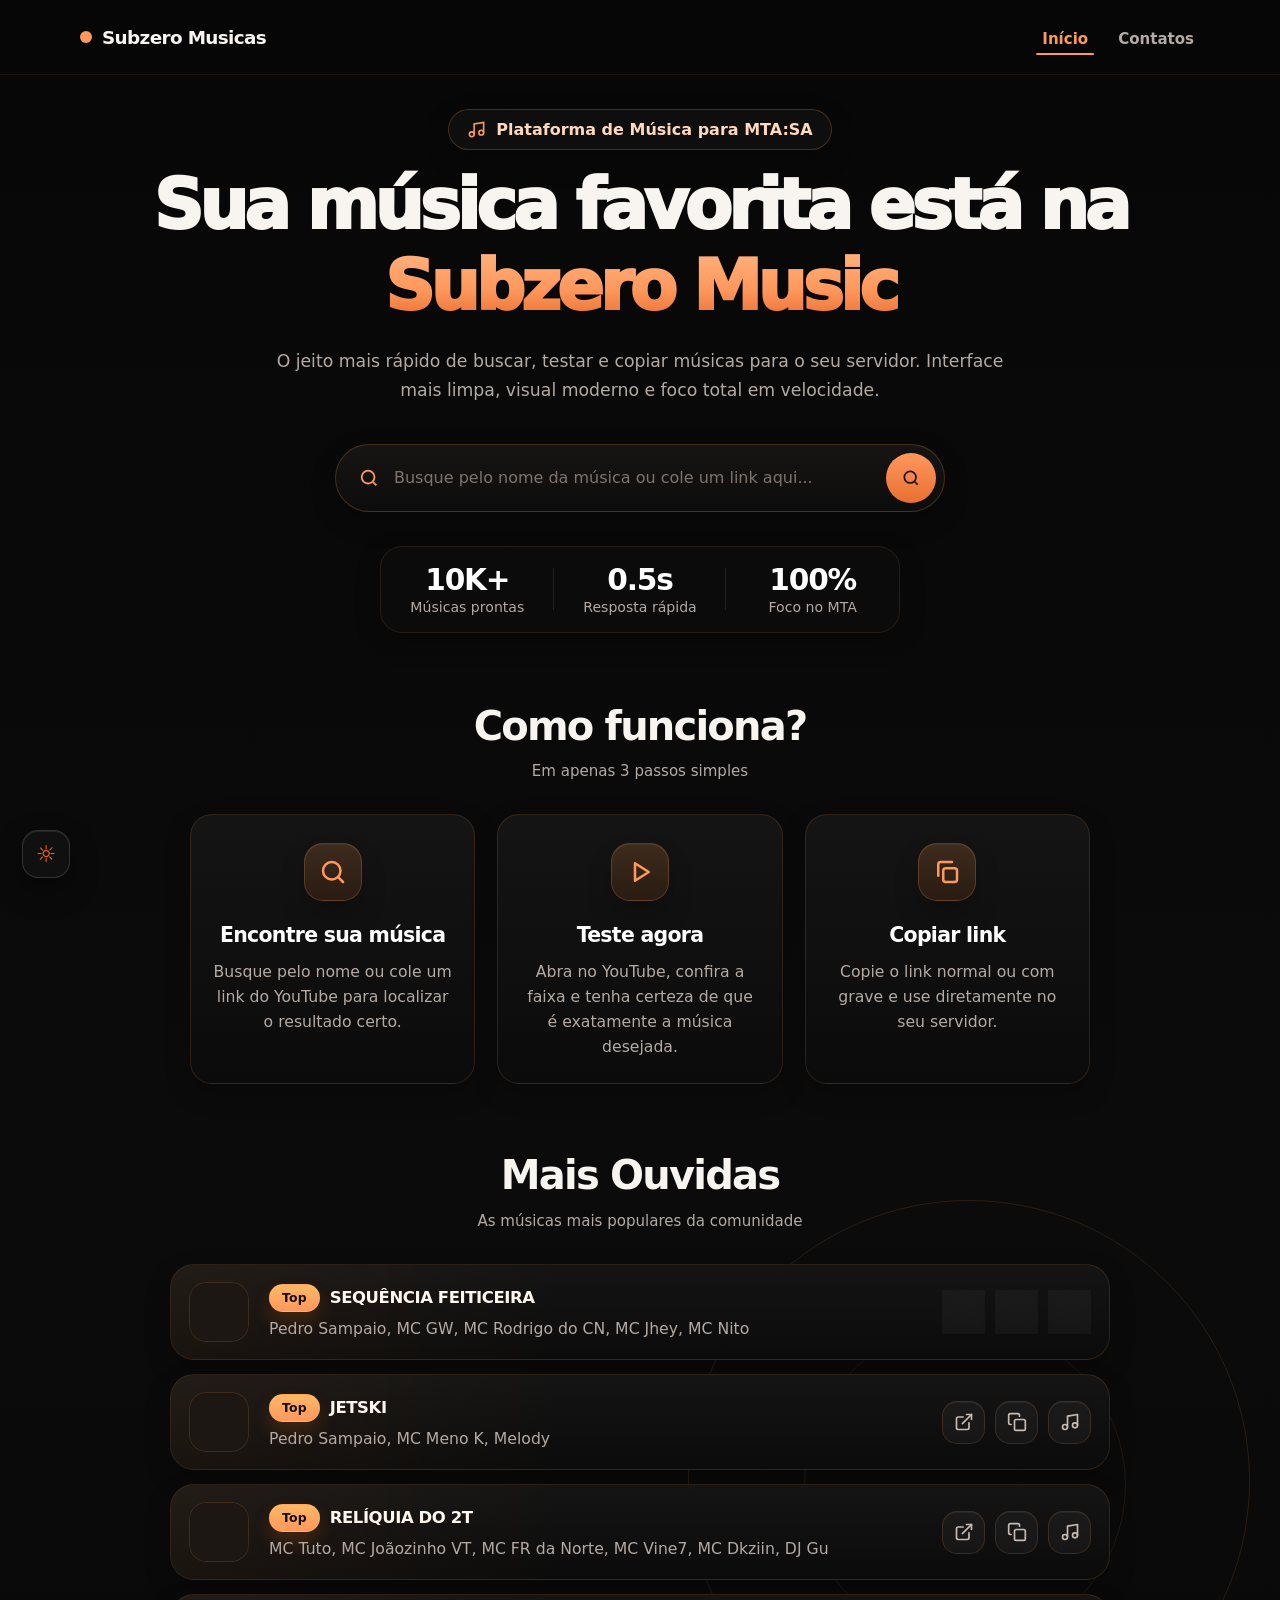
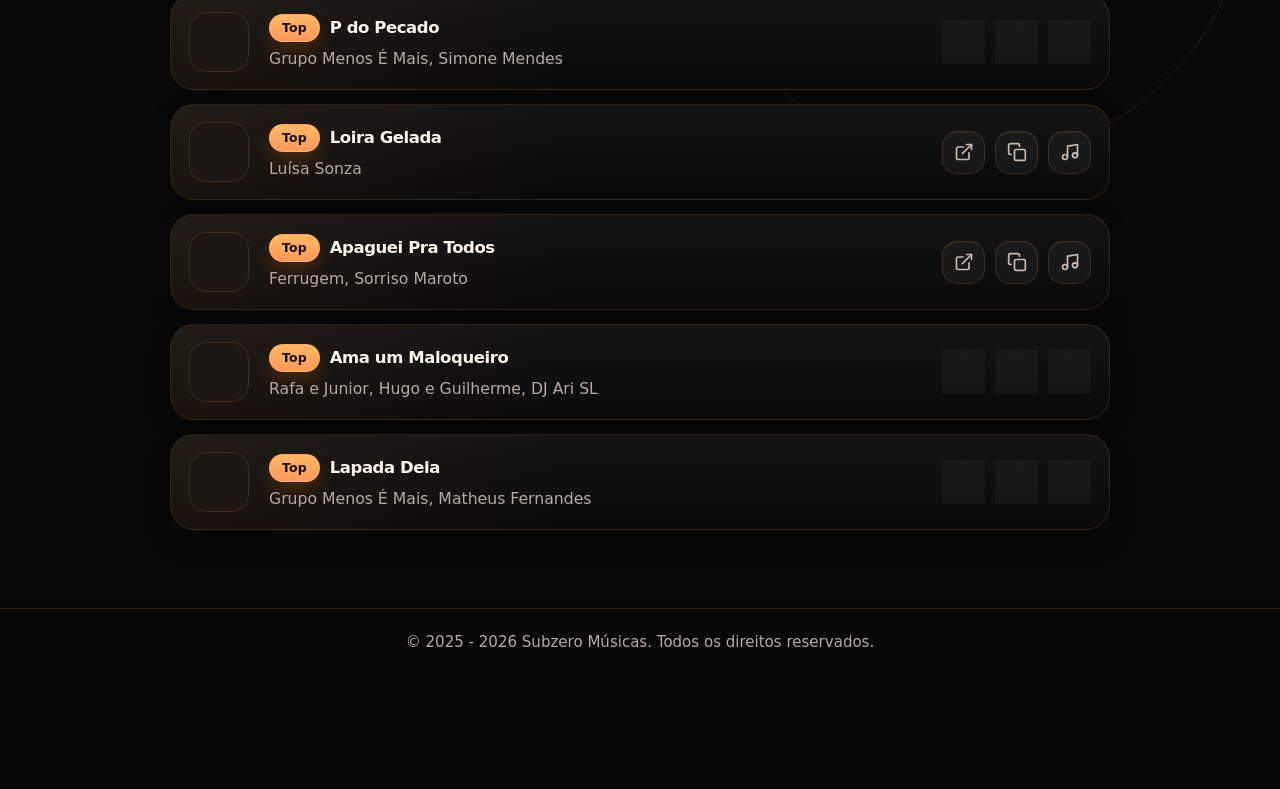
==== commit 7e1d1fdd: "Update index.html" ====
--- a/index.html
+++ b/index.html
@@ -3,7 +3,7 @@
 <head>
   <meta charset="UTF-8" />
   <meta name="viewport" content="width=device-width, initial-scale=1.0" />
-  <title>Subzero Music - Músicas para MTA:SA</title>
+  <title>Subzero Musicas</title>
 
   <link rel="icon" href="https://imgur.com/oHpysQm.png" type="image/png">
   <link rel="stylesheet" href="css/main.css">
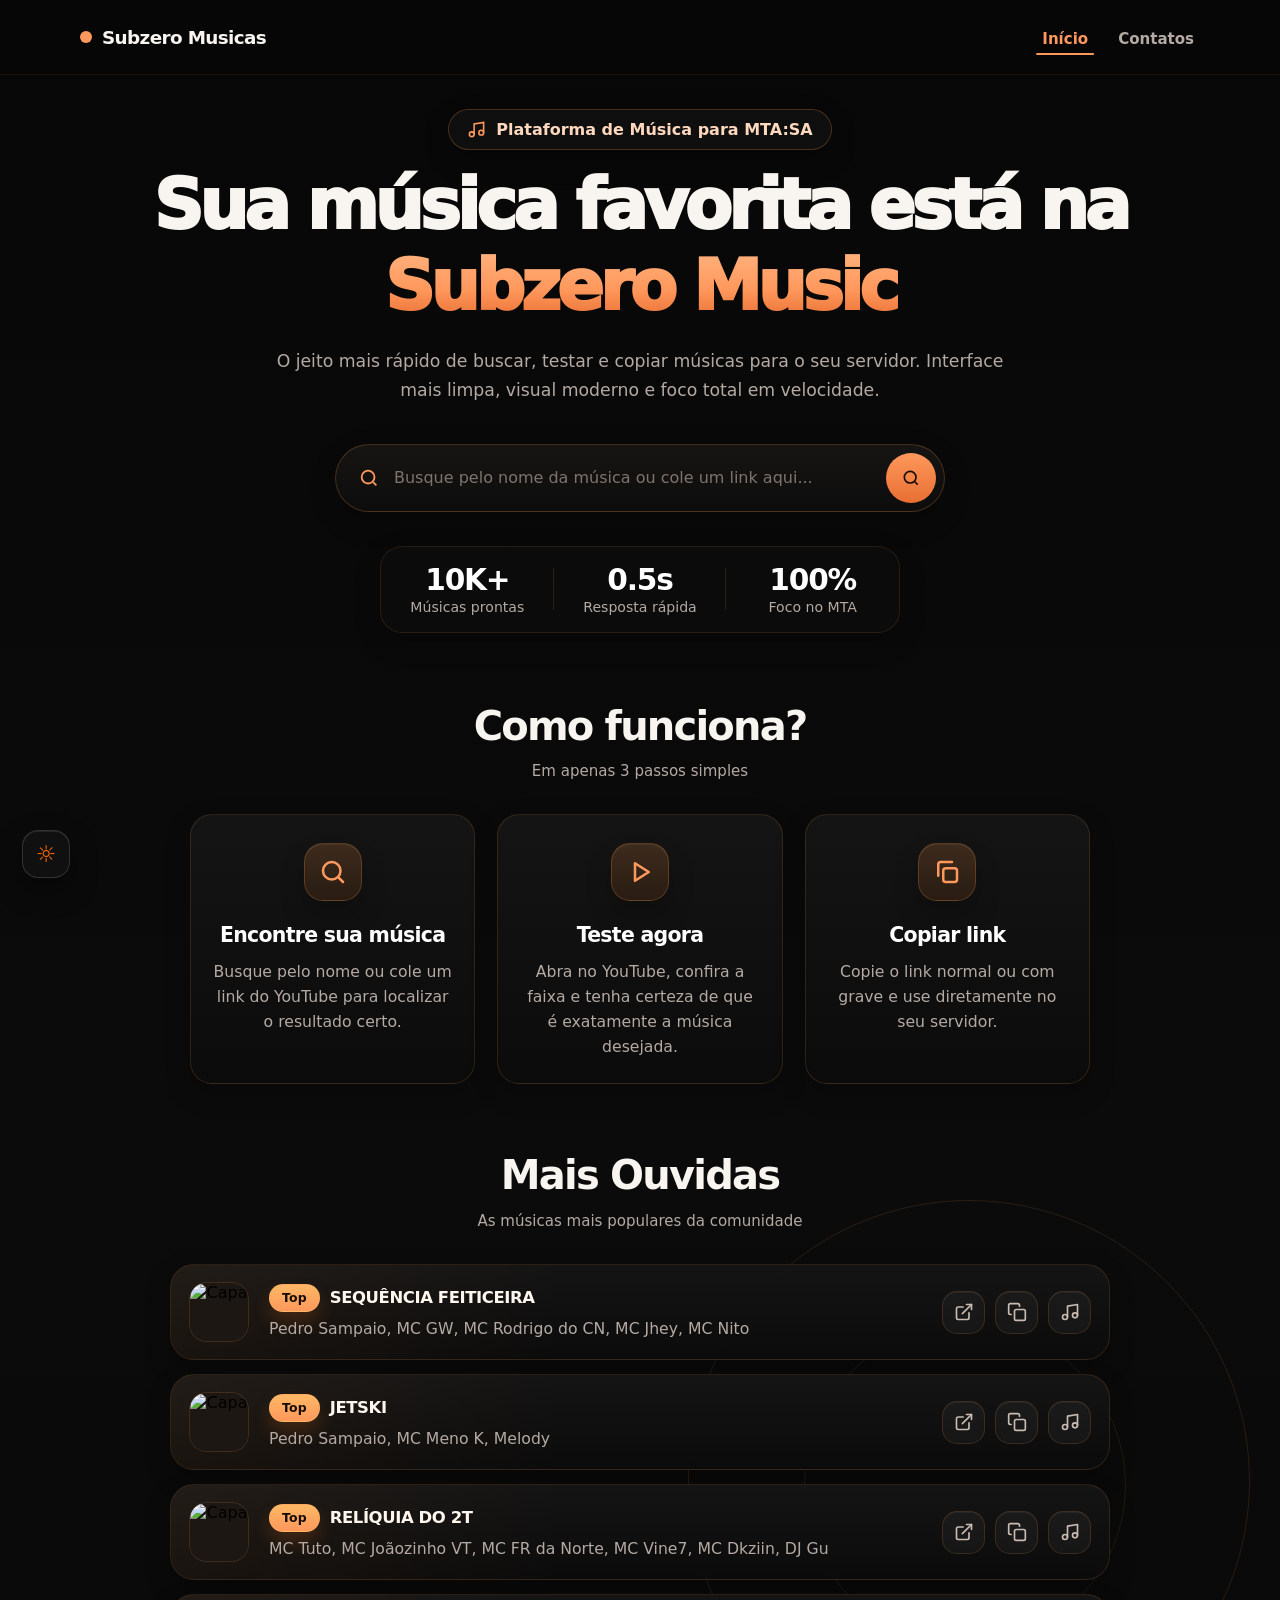
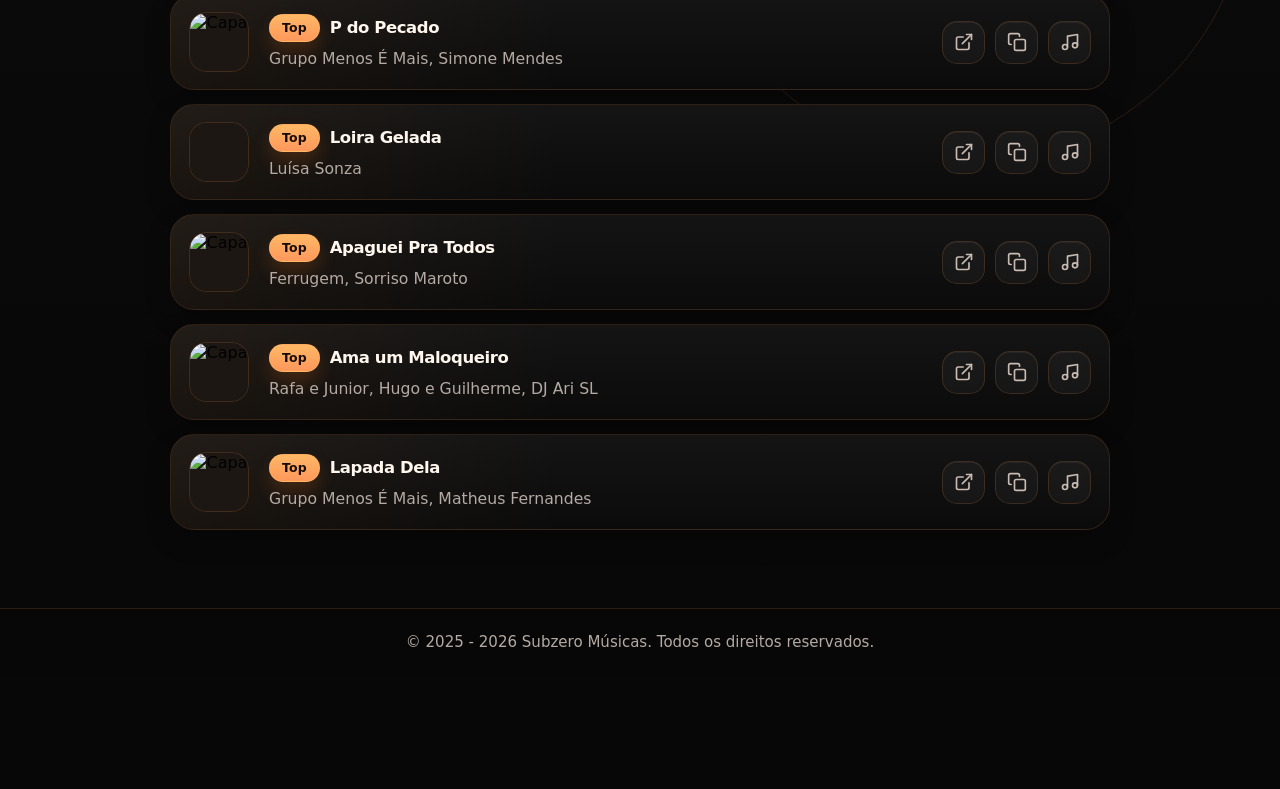
==== commit 18c1695d: "Update index.html" ====
--- a/index.html
+++ b/index.html
@@ -3,7 +3,7 @@
 <head>
   <meta charset="UTF-8" />
   <meta name="viewport" content="width=device-width, initial-scale=1.0" />
-  <title>Subzero Musicas</title>
+  <title>Subzero Músic - Músicas para MTA:SA</title>
 
   <link rel="icon" href="https://imgur.com/oHpysQm.png" type="image/png">
   <link rel="stylesheet" href="css/main.css">
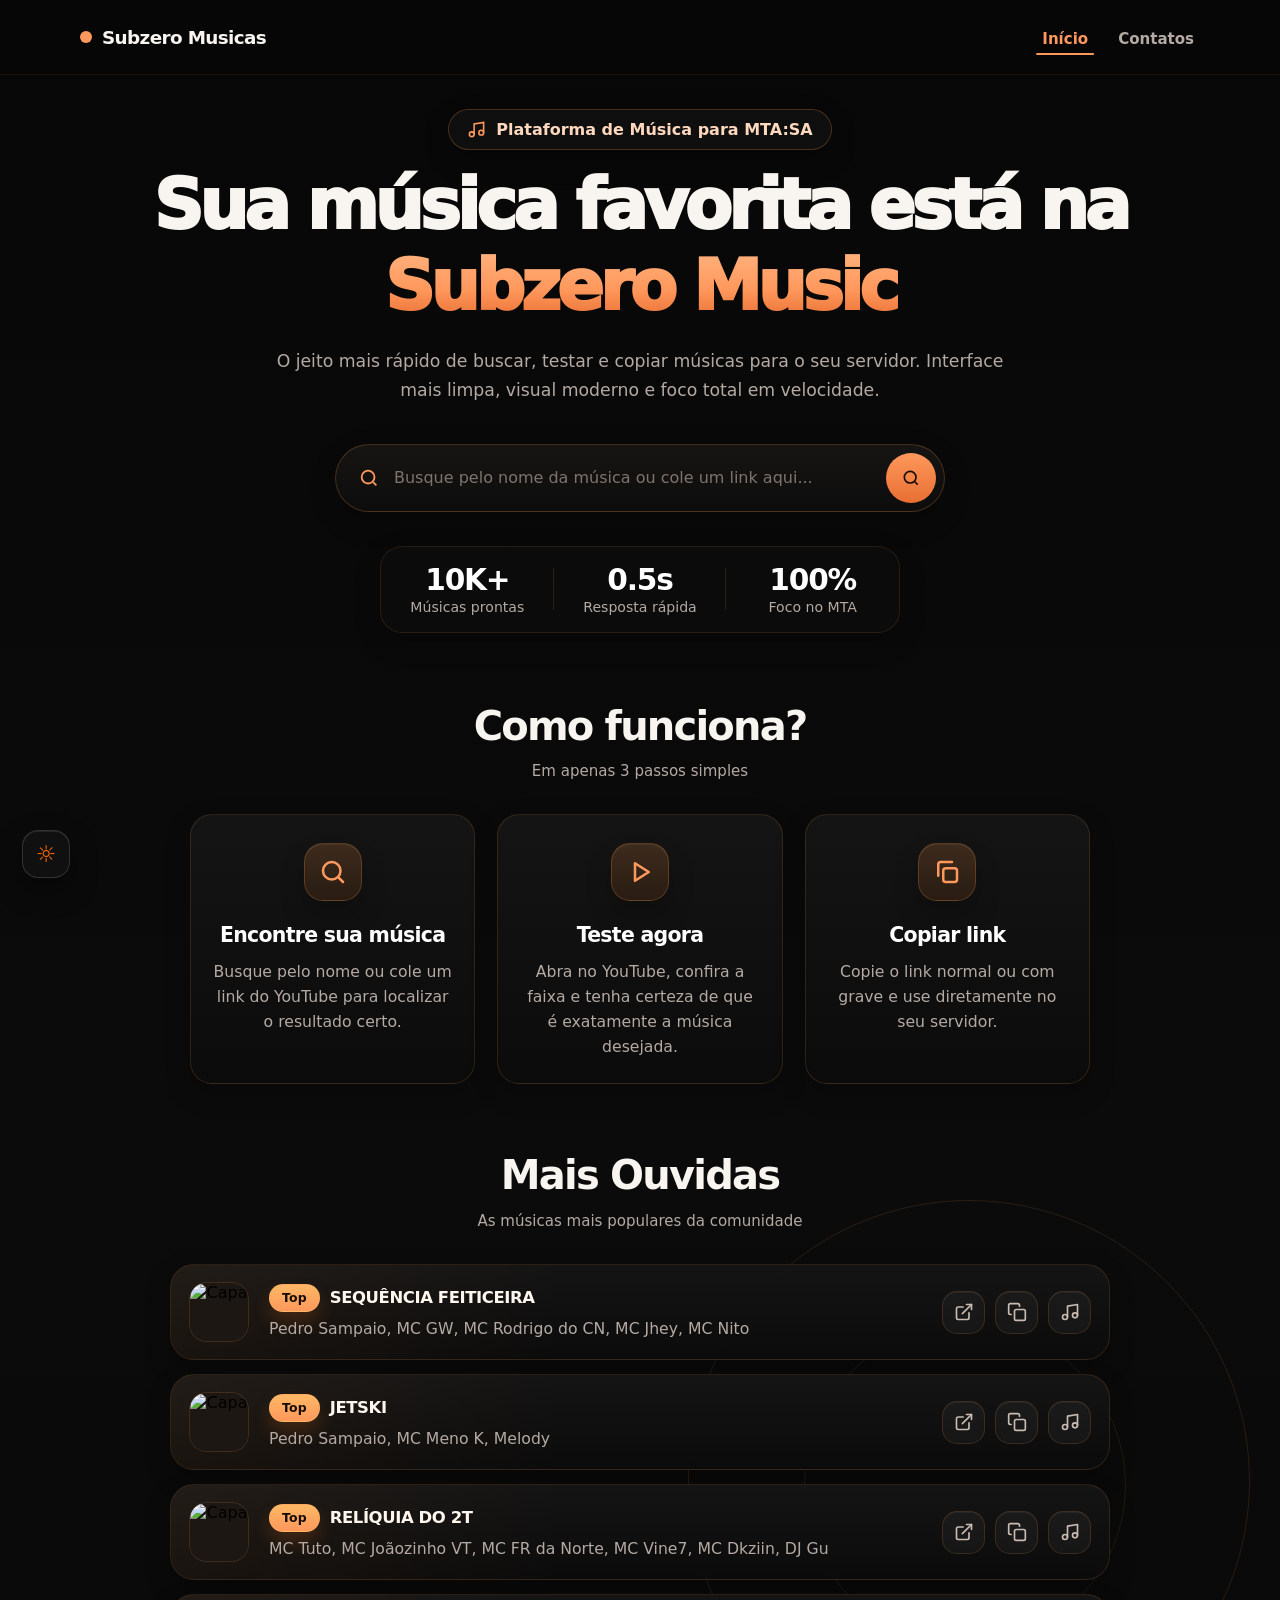
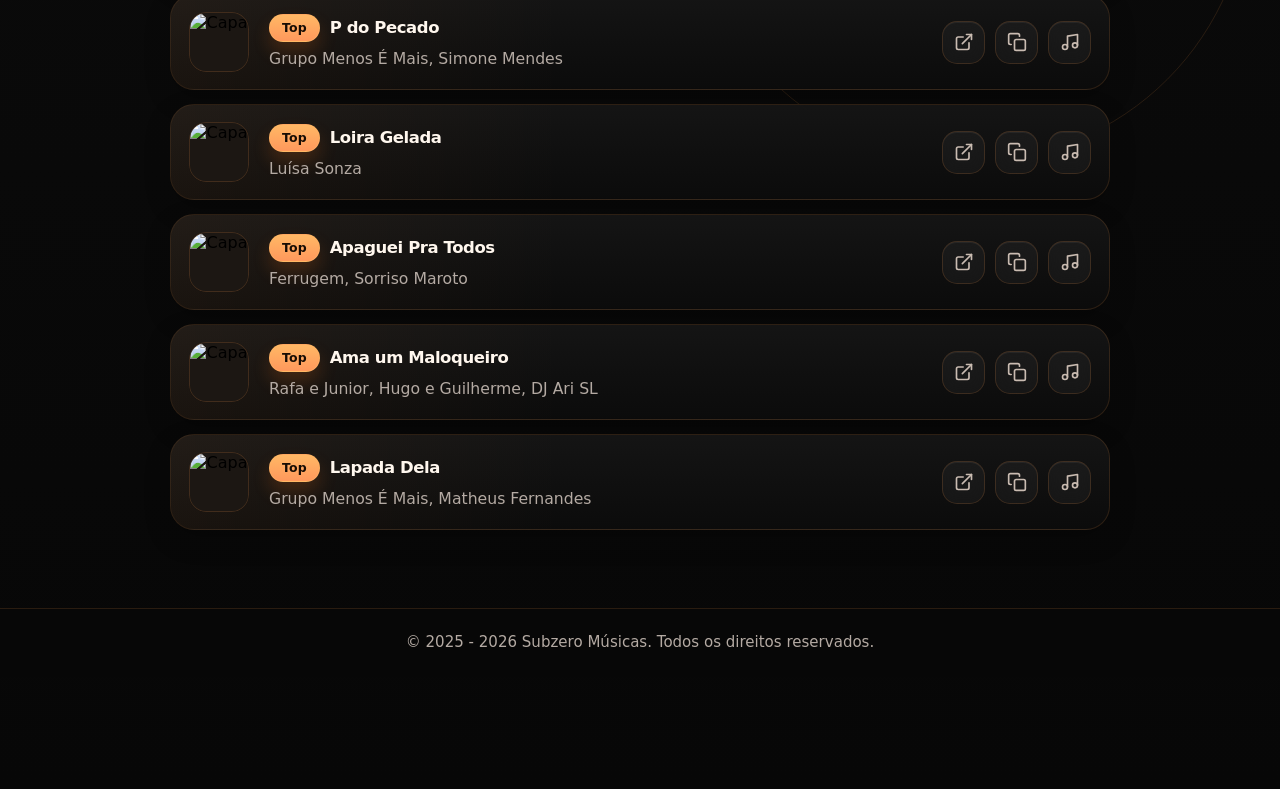
==== commit c2b51c56: "Update index.html" ====
--- a/index.html
+++ b/index.html
@@ -5,6 +5,7 @@
   <meta name="viewport" content="width=device-width, initial-scale=1.0" />
   <title>Subzero Músic - Músicas para MTA:SA</title>
 
+  <meta name="description" content="Site de música para MTA:SA. Busque, teste e copie músicas para seu servidor MTA de forma rápida e gratuita.">
   <link rel="icon" href="https://imgur.com/oHpysQm.png" type="image/png">
   <link rel="stylesheet" href="css/main.css">
   <script src="js/app.js" defer></script>
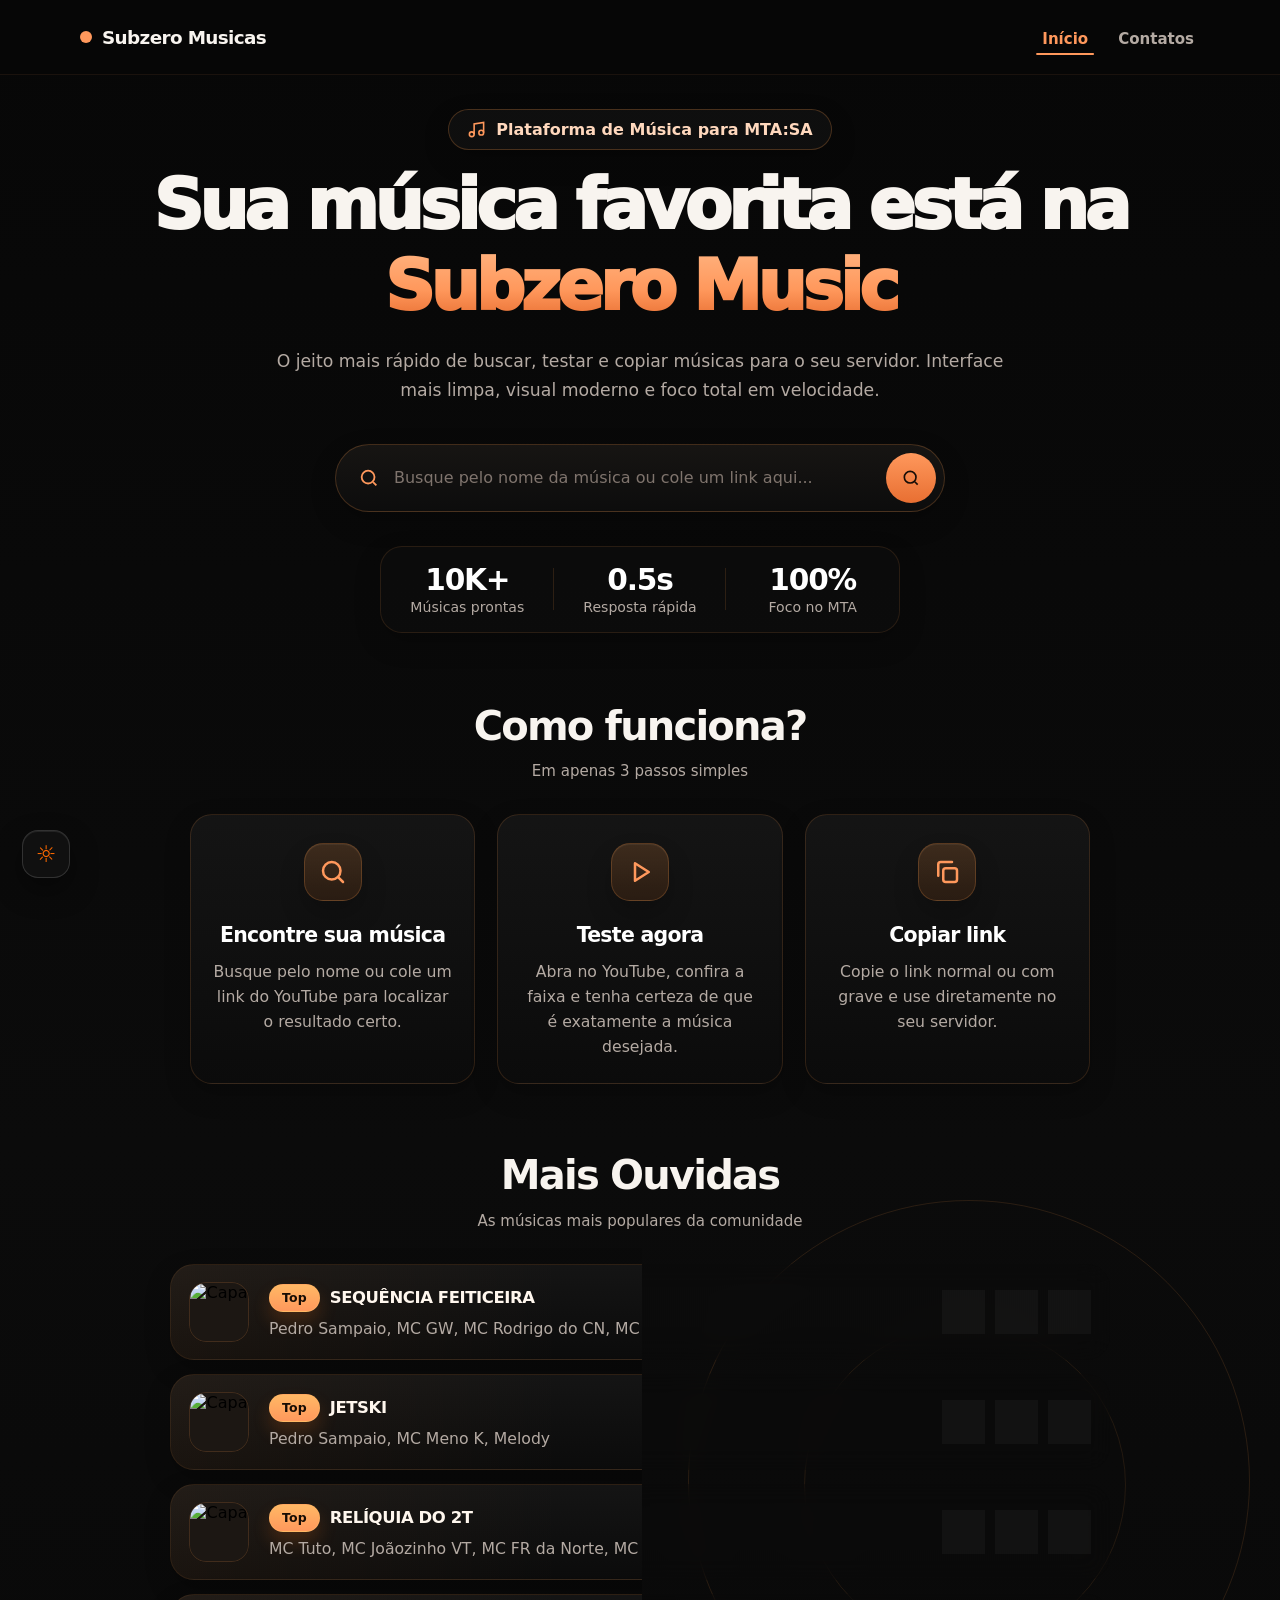
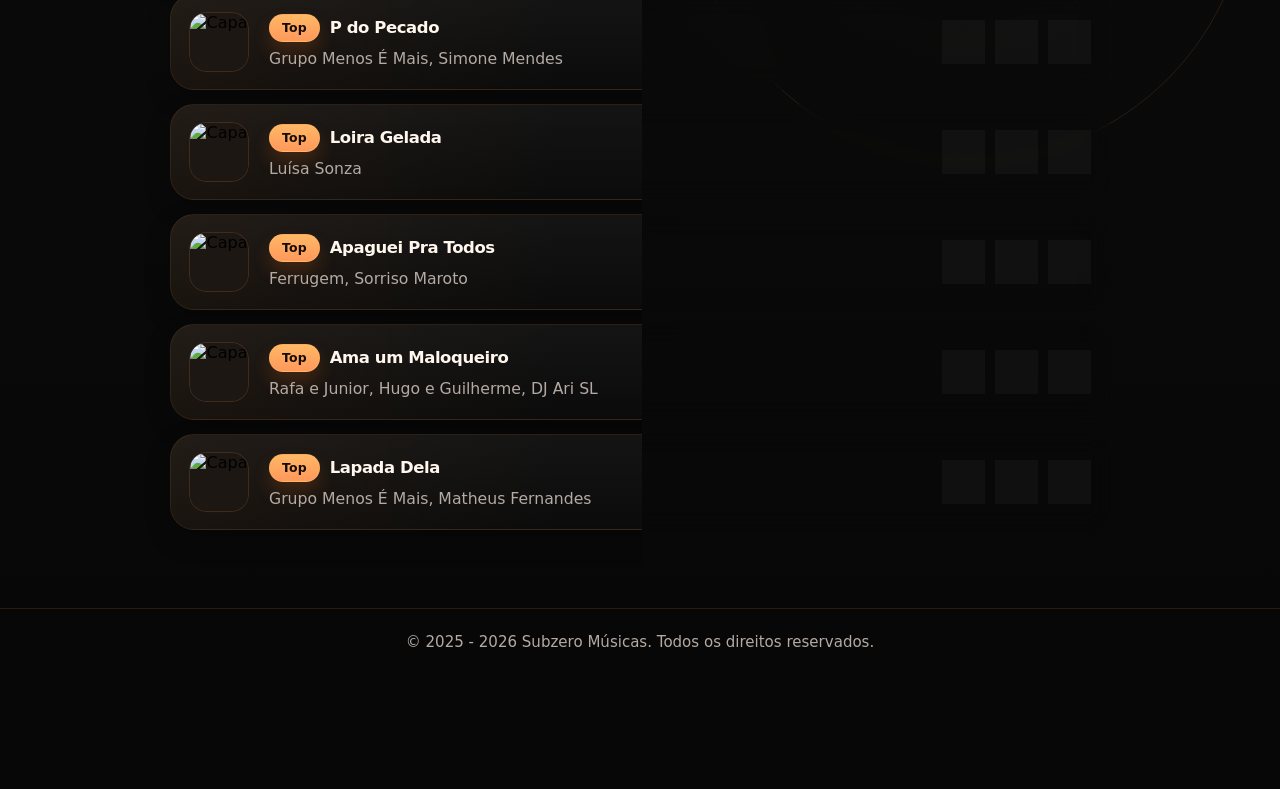
==== commit dcd0dc3a: "Update index.html" ====
--- a/index.html
+++ b/index.html
@@ -179,7 +179,7 @@
             <strong id="pixKeyText">carregando...</strong>
             <small id="pixOwnerText">Subzero Music</small>
           </div>
-          <button class="pix-copy" data-action="copy-pix">
+          <button class="Drowned" data-action="copy-pix">
             <svg viewBox="0 0 24 24" fill="none" stroke="currentColor" stroke-width="2"><rect x="9" y="9" width="13" height="13" rx="2"></rect><path d="M5 15H4a2 2 0 0 1-2-2V4a2 2 0 0 1 2-2h9a2 2 0 0 1 2 2v1"></path></svg>
             Copiar chave
           </button>
@@ -212,7 +212,7 @@
         </div>
 
         <div class="contacts-grid">
-          <a class="contact-card" href="https://discord.gg/" target="_blank" rel="noopener">
+          <a class="contact-card" href="https://discord.gg/hPEj9PazXp" target="_blank" rel="noopener">
             <div class="contact-icon"><svg viewBox="0 0 24 24" fill="none" stroke="currentColor" stroke-width="2"><path d="M8 12h.01M16 12h.01"></path><path d="M7.5 17.5c3 1 6 1 9 0"></path><path d="M6.5 6.5C8.8 5.6 10.8 5.2 12 5.2s3.2.4 5.5 1.3c1.2 2.2 1.8 5.4 1.6 9.5-1.6 1.2-3.2 2-4.8 2.4l-.8-1.6"></path><path d="M10.5 16.8l-.8 1.6c-1.6-.4-3.2-1.2-4.8-2.4-.2-4.1.4-7.3 1.6-9.5"></path></svg></div>
             <div class="contact-content"><h3>Discord</h3><p>Entre no servidor oficial, abra ticket e fale com a comunidade.</p><span>Entrar <strong>→</strong></span></div>
           </a>
@@ -220,11 +220,11 @@
             <div class="contact-icon"><svg viewBox="0 0 24 24" fill="none" stroke="currentColor" stroke-width="2"><rect x="3" y="3" width="18" height="18" rx="5"></rect><circle cx="12" cy="12" r="4"></circle><circle cx="17.5" cy="6.5" r=".8"></circle></svg></div>
             <div class="contact-content"><h3>Instagram</h3><p>Veja posts, novidades, eventos e avisos importantes.</p><span>Seguir <strong>→</strong></span></div>
           </a>
-          <a class="contact-card" href="https://www.tiktok.com/" target="_blank" rel="noopener">
+          <a class="contact-card" href="https://www.tiktok.com/@subzero.musicas" target="_blank" rel="noopener">
             <div class="contact-icon"><svg viewBox="0 0 24 24" fill="currentColor"><path d="M17.6 6.25a6.2 6.2 0 0 0 3.65 1.17v3.55a9.76 9.76 0 0 1-3.64-.7v5.35a6.03 6.03 0 1 1-6.03-6.03c.43 0 .85.05 1.25.13v3.7a2.47 2.47 0 1 0 1.18 2.1V2.75h3.6c.08.76.33 2.2 1.99 3.5Z"></path></svg></div>
             <div class="contact-content"><h3>TikTok</h3><p>Acompanhe vídeos, trends e os melhores momentos da comunidade.</p><span>Seguir <strong>→</strong></span></div>
           </a>
-          <a class="contact-card" href="https://www.youtube.com/" target="_blank" rel="noopener">
+          <a class="contact-card" href="https://www.youtube.com/@SubzeroMúsicas" target="_blank" rel="noopener">
             <div class="contact-icon"><svg viewBox="0 0 24 24" fill="none" stroke="currentColor" stroke-width="2"><path d="M22 12s0-4-1-5c-.6-.7-1.3-.8-2-.9C16.2 5.8 12 5.8 12 5.8s-4.2 0-7 .3c-.7.1-1.4.2-2 .9-1 1-1 5-1 5s0 4 1 5c.6.7 1.3.8 2 .9 2.8.3 7 .3 7 .3s4.2 0 7-.3c.7-.1 1.4-.2 2-.9 1-1 1-5 1-5z"></path><path d="m10 9 5 3-5 3z"></path></svg></div>
             <div class="contact-content"><h3>YouTube</h3><p>Tutoriais, demonstrações e conteúdos da Subzero Music.</p><span>Inscrever-se <strong>→</strong></span></div>
           </a>
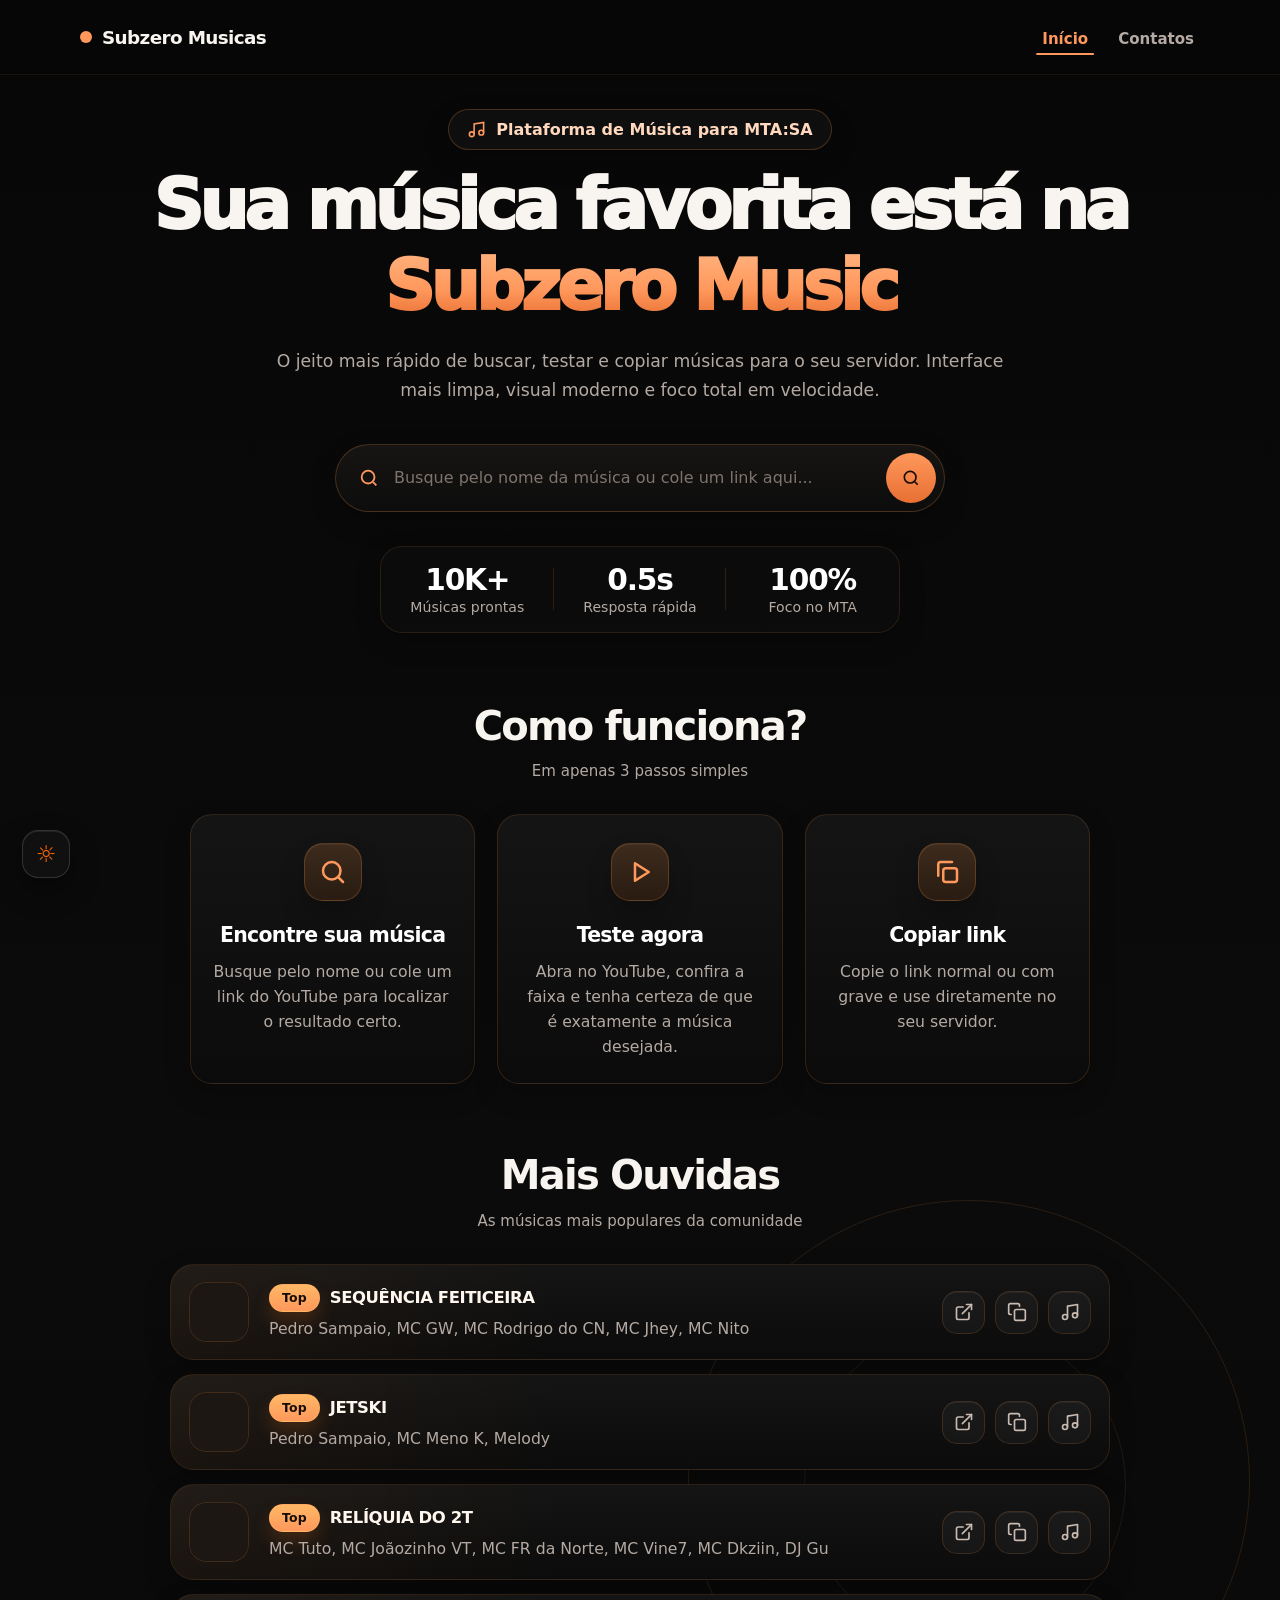
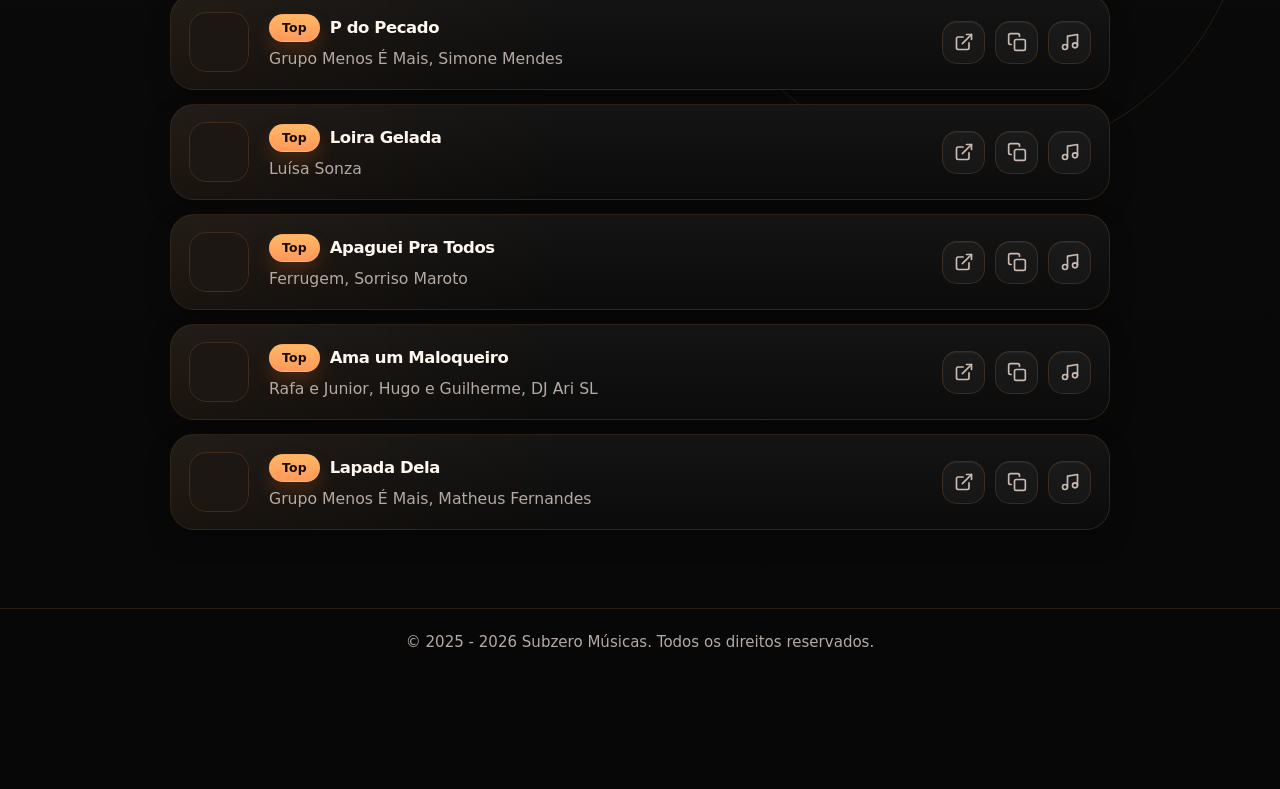
==== commit bcf51305: "Update index.html" ====
--- a/index.html
+++ b/index.html
@@ -179,7 +179,7 @@
             <strong id="pixKeyText">carregando...</strong>
             <small id="pixOwnerText">Subzero Music</small>
           </div>
-          <button class="Drowned" data-action="copy-pix">
+          <button class="copy-pix" data-action="copy-pix">
             <svg viewBox="0 0 24 24" fill="none" stroke="currentColor" stroke-width="2"><rect x="9" y="9" width="13" height="13" rx="2"></rect><path d="M5 15H4a2 2 0 0 1-2-2V4a2 2 0 0 1 2-2h9a2 2 0 0 1 2 2v1"></path></svg>
             Copiar chave
           </button>
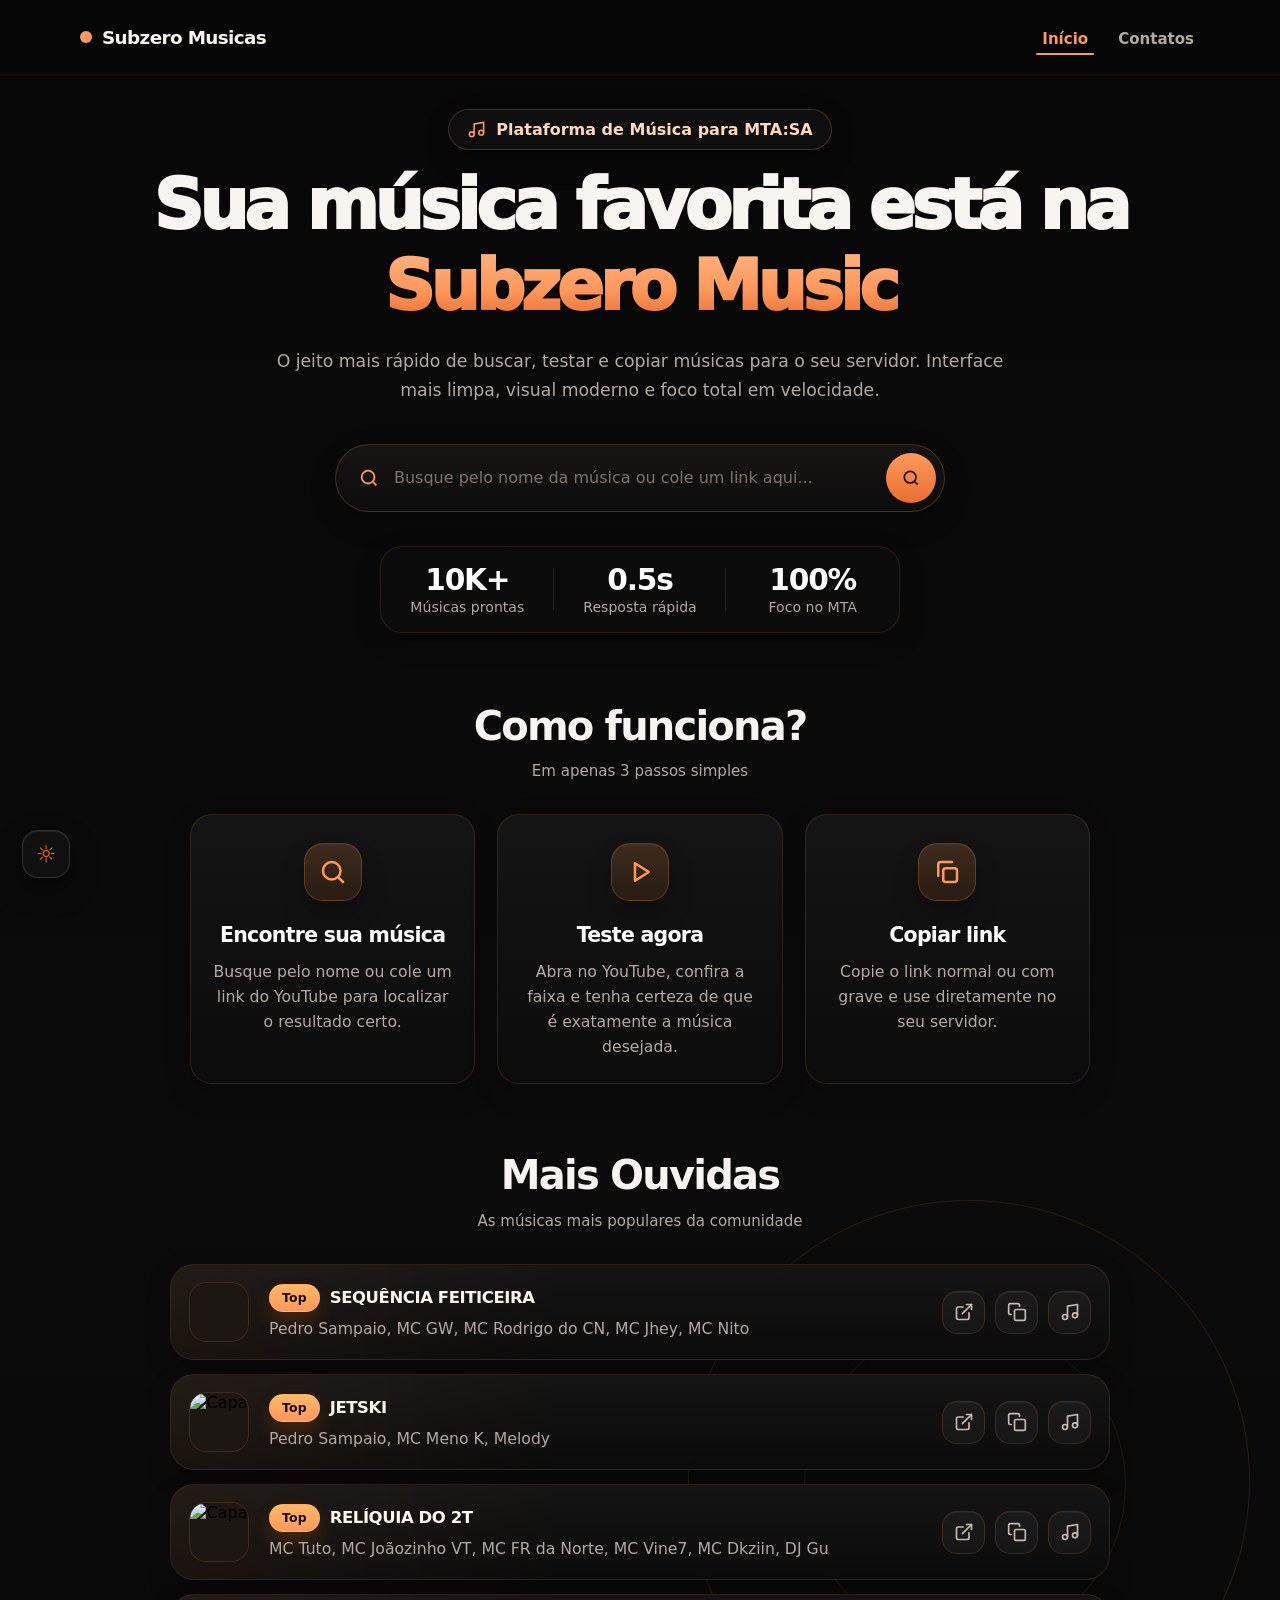
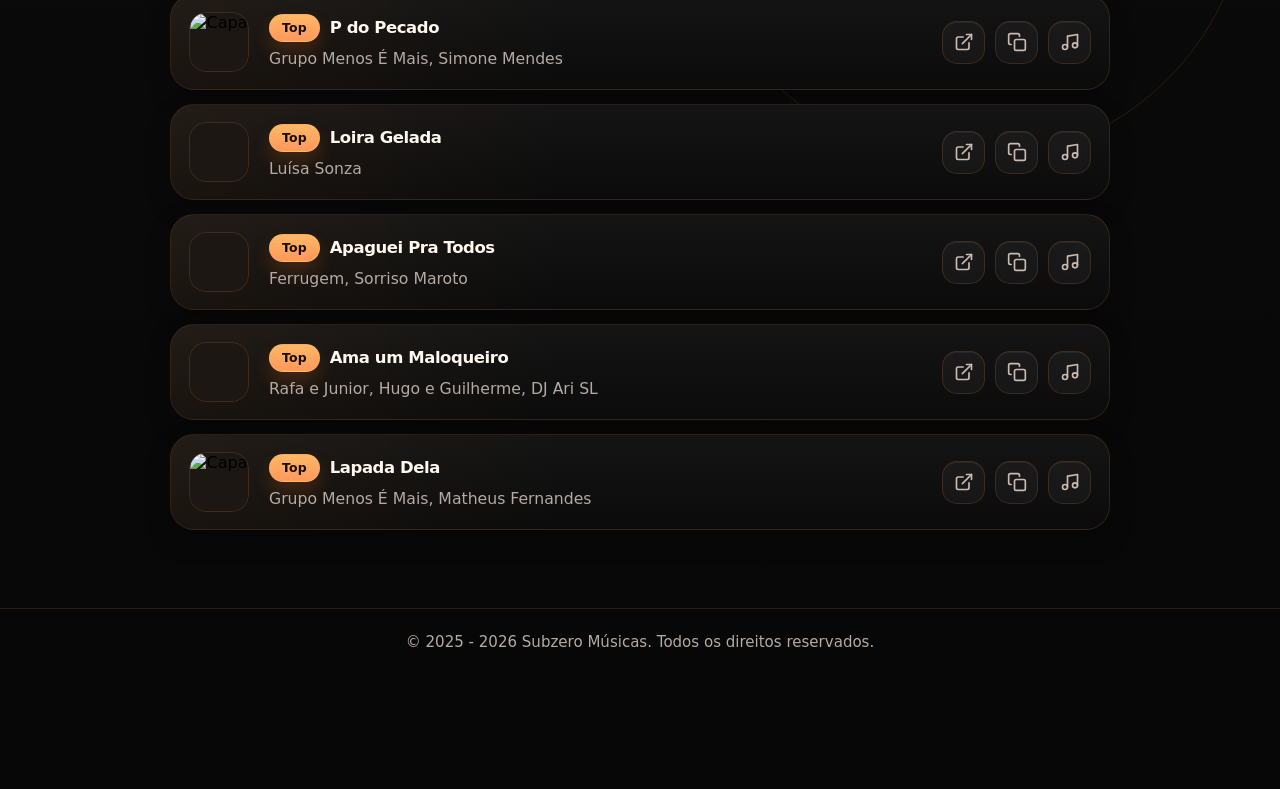
==== commit 7976c4eb: "Update index.html" ====
--- a/index.html
+++ b/index.html
@@ -179,7 +179,7 @@
             <strong id="pixKeyText">carregando...</strong>
             <small id="pixOwnerText">Subzero Music</small>
           </div>
-          <button class="copy-pix" data-action="copy-pix">
+          <button class="pix-copy" data-action="copy-pix">
             <svg viewBox="0 0 24 24" fill="none" stroke="currentColor" stroke-width="2"><rect x="9" y="9" width="13" height="13" rx="2"></rect><path d="M5 15H4a2 2 0 0 1-2-2V4a2 2 0 0 1 2-2h9a2 2 0 0 1 2 2v1"></path></svg>
             Copiar chave
           </button>
